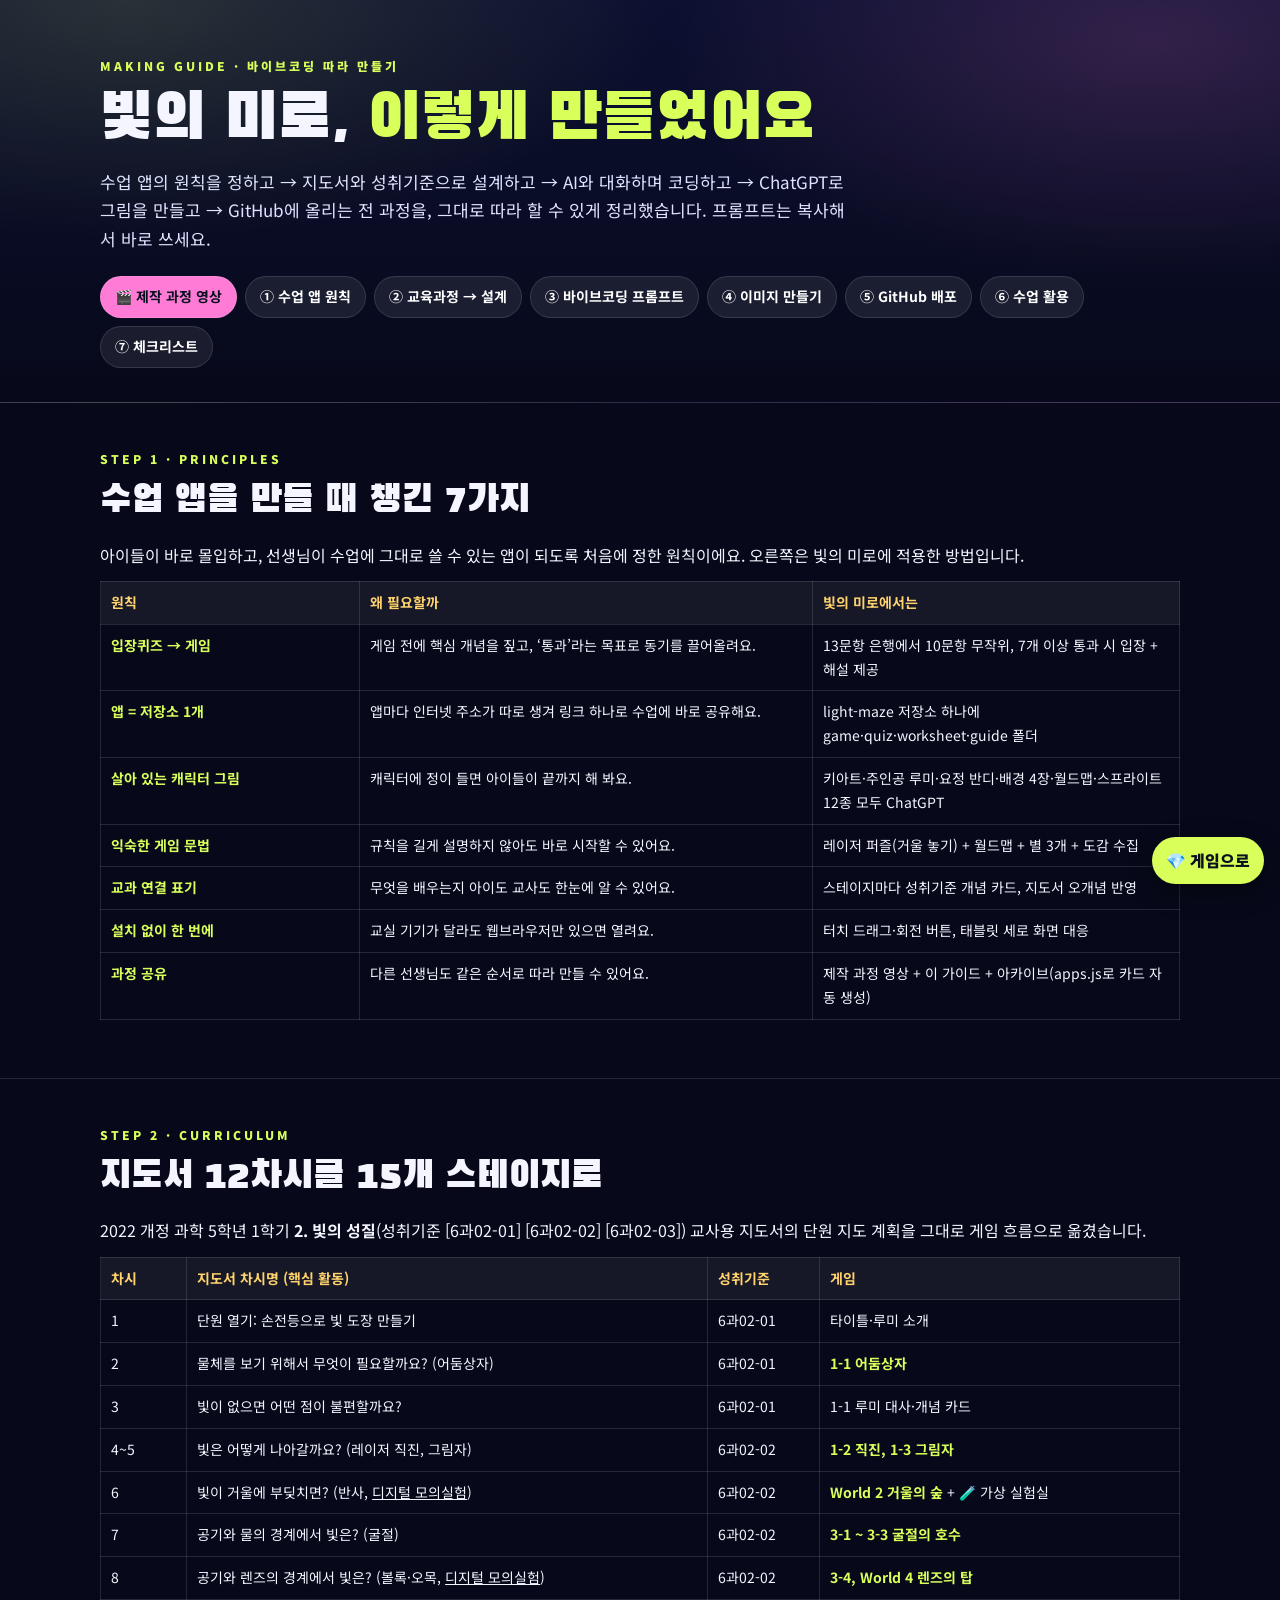
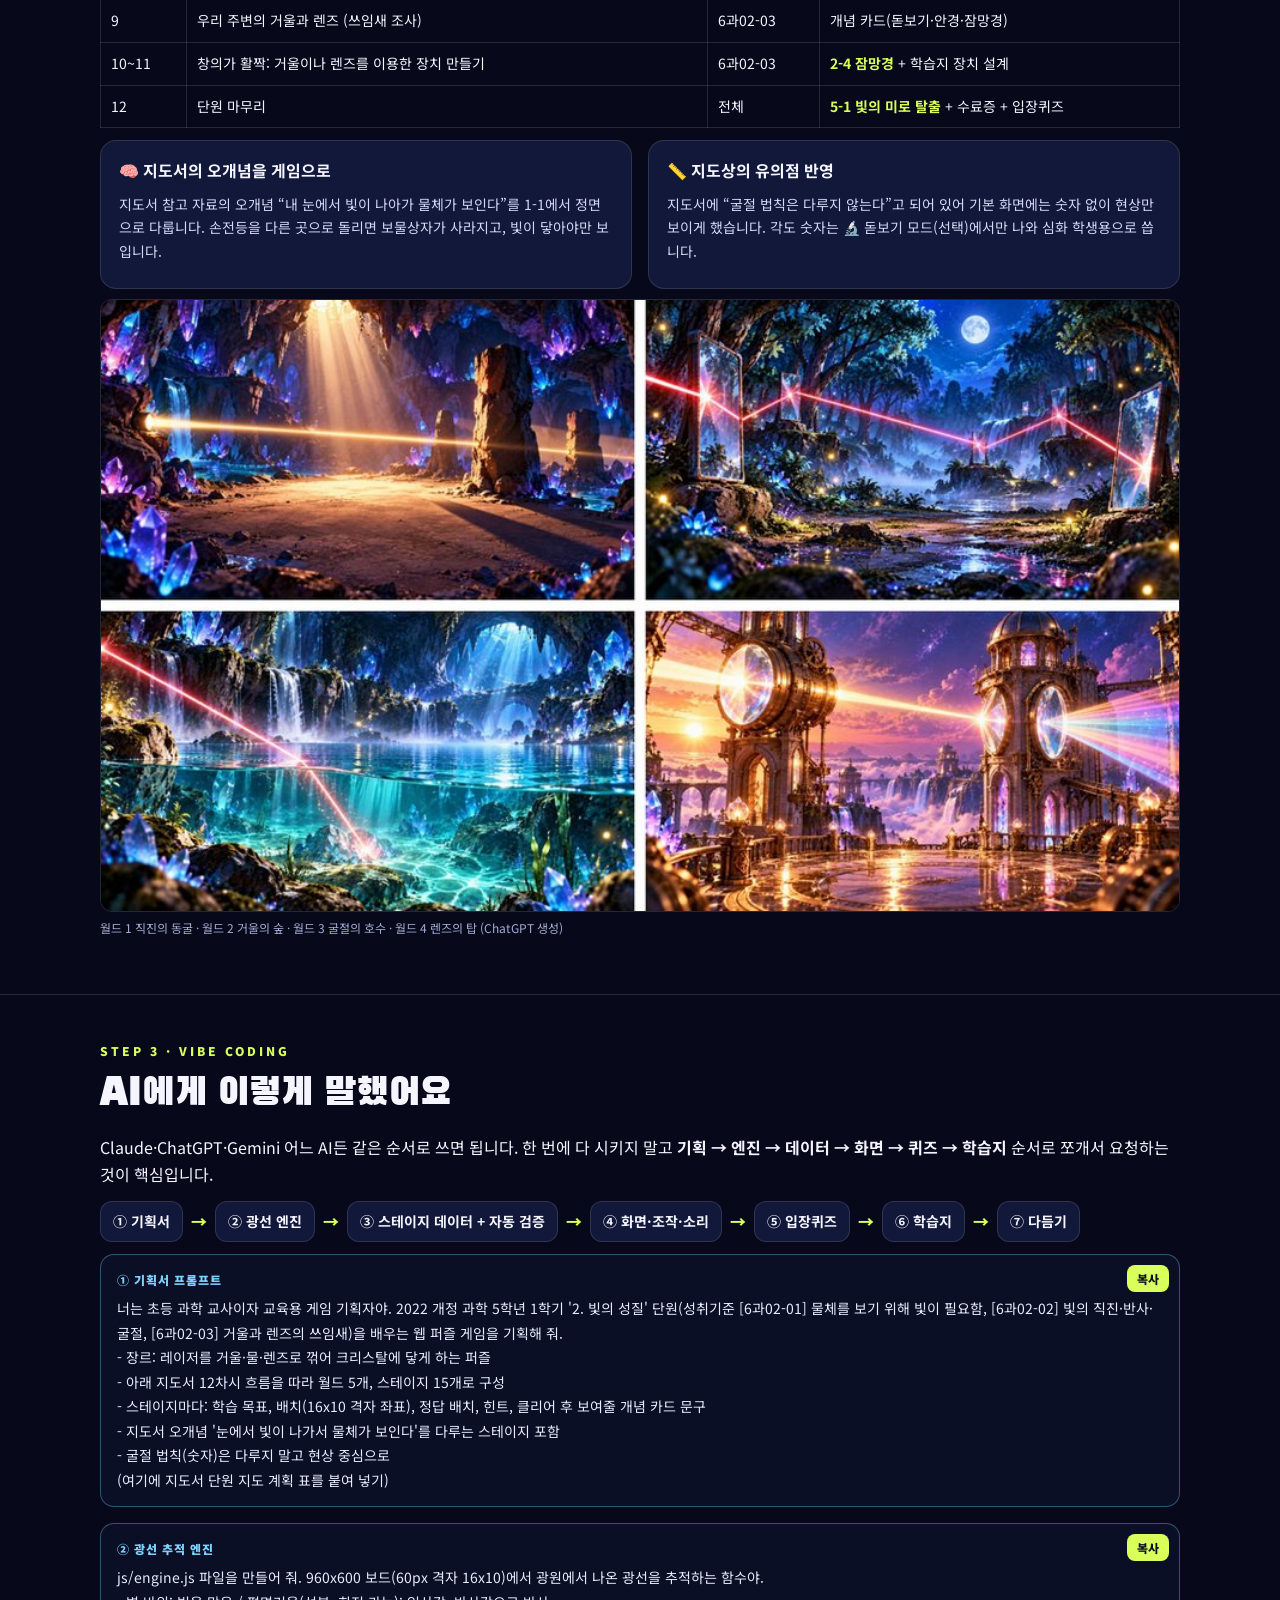
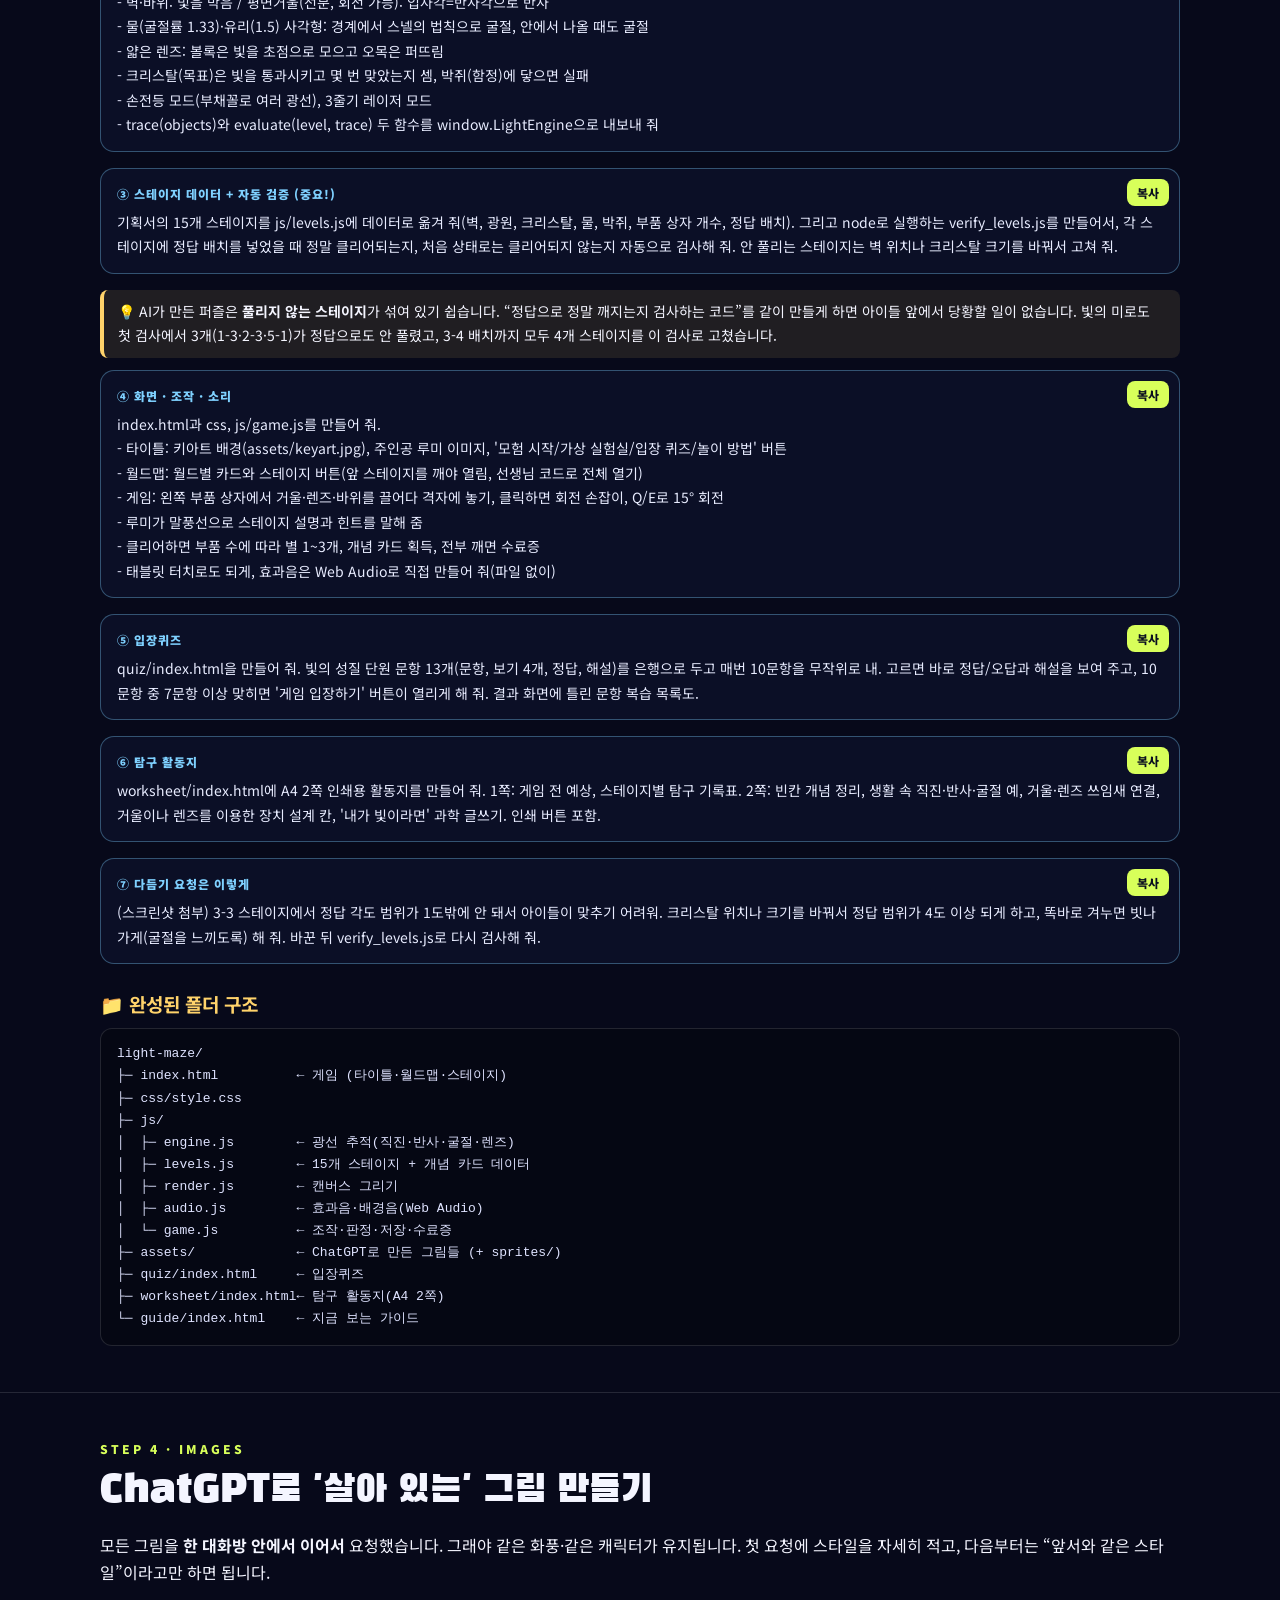
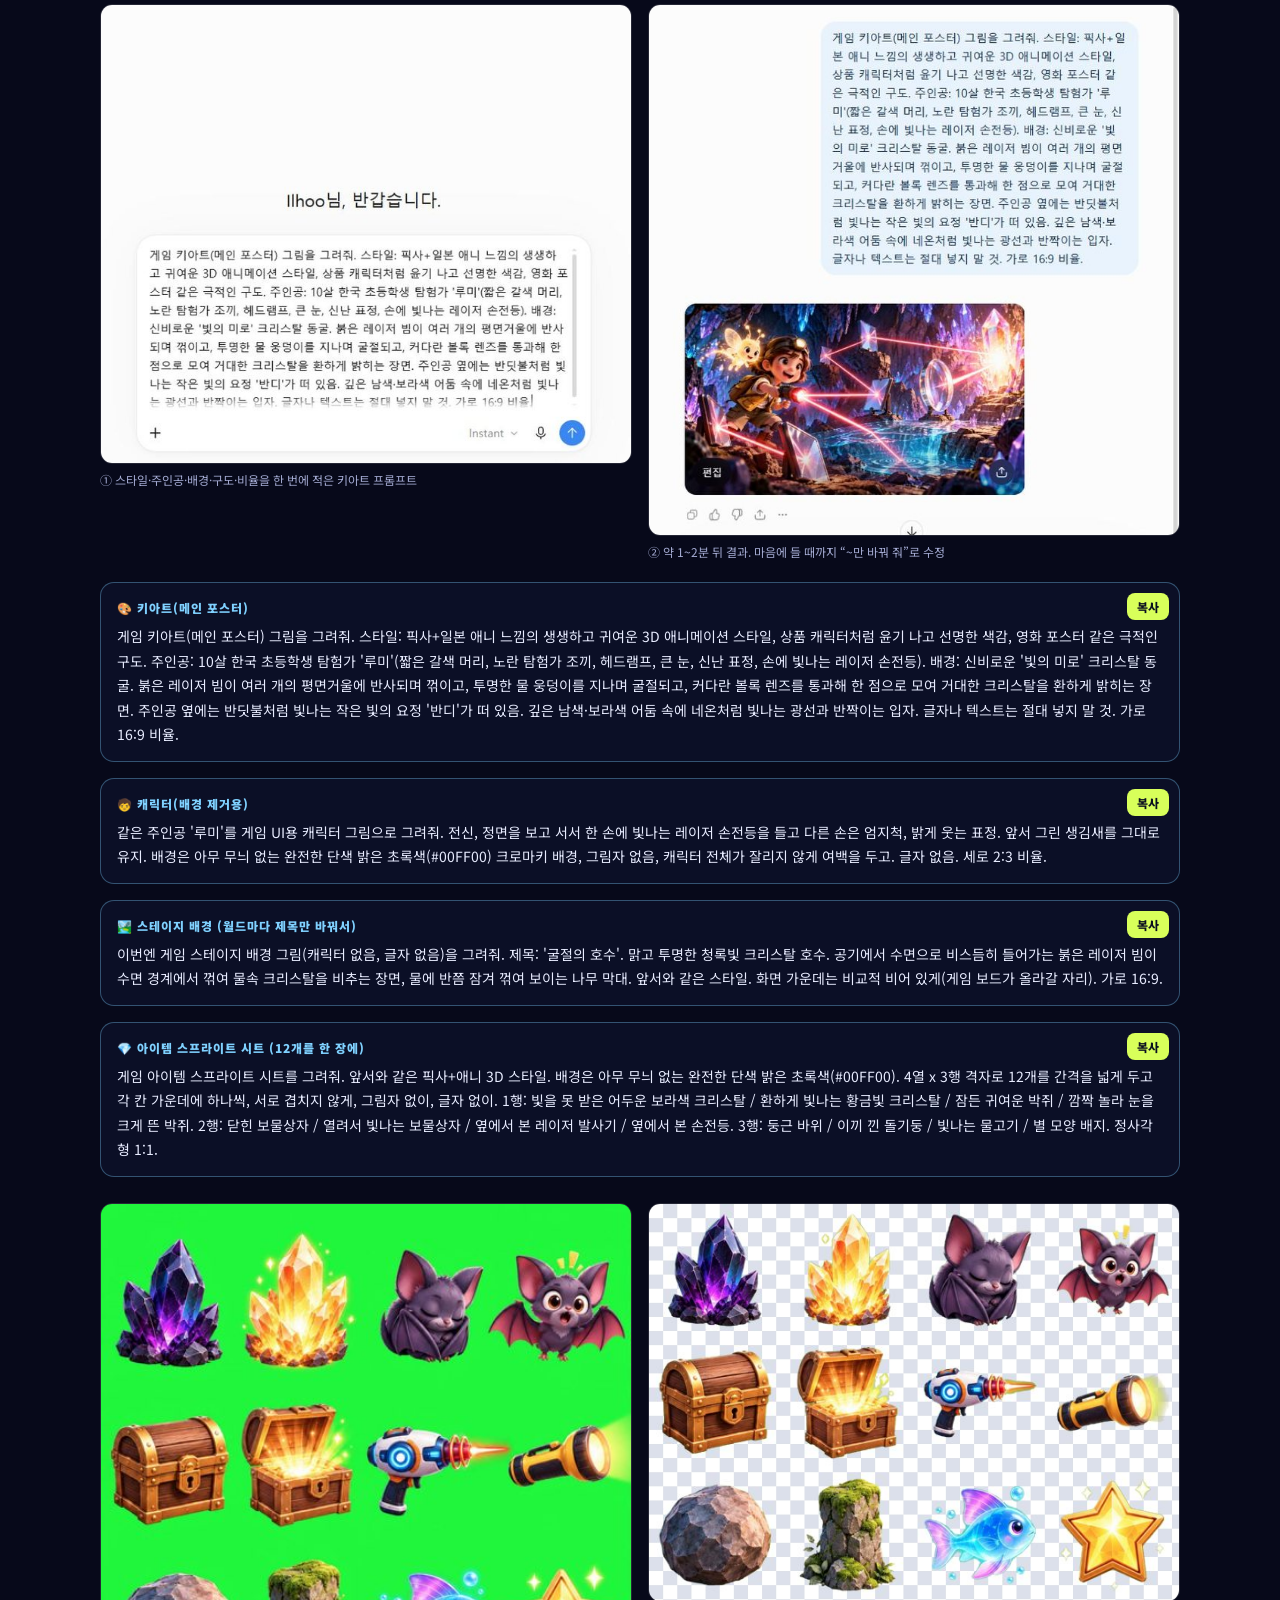
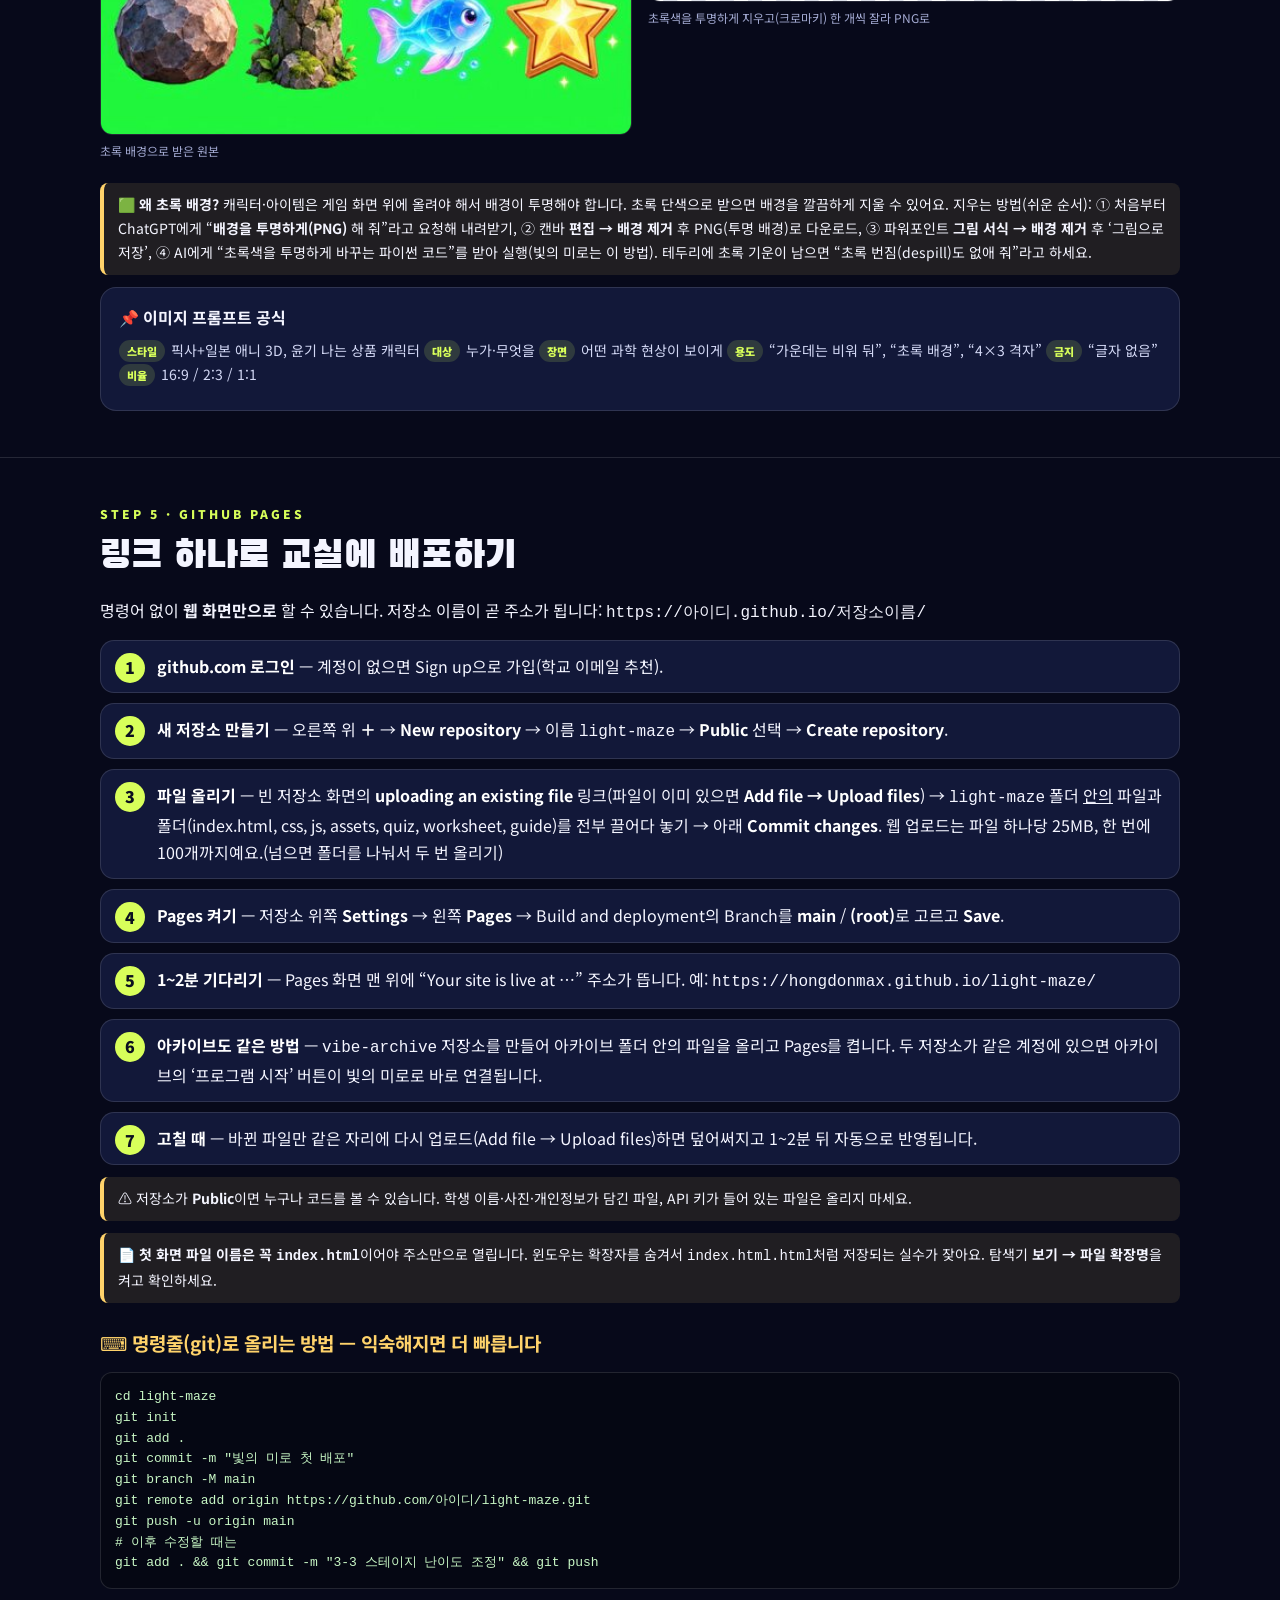
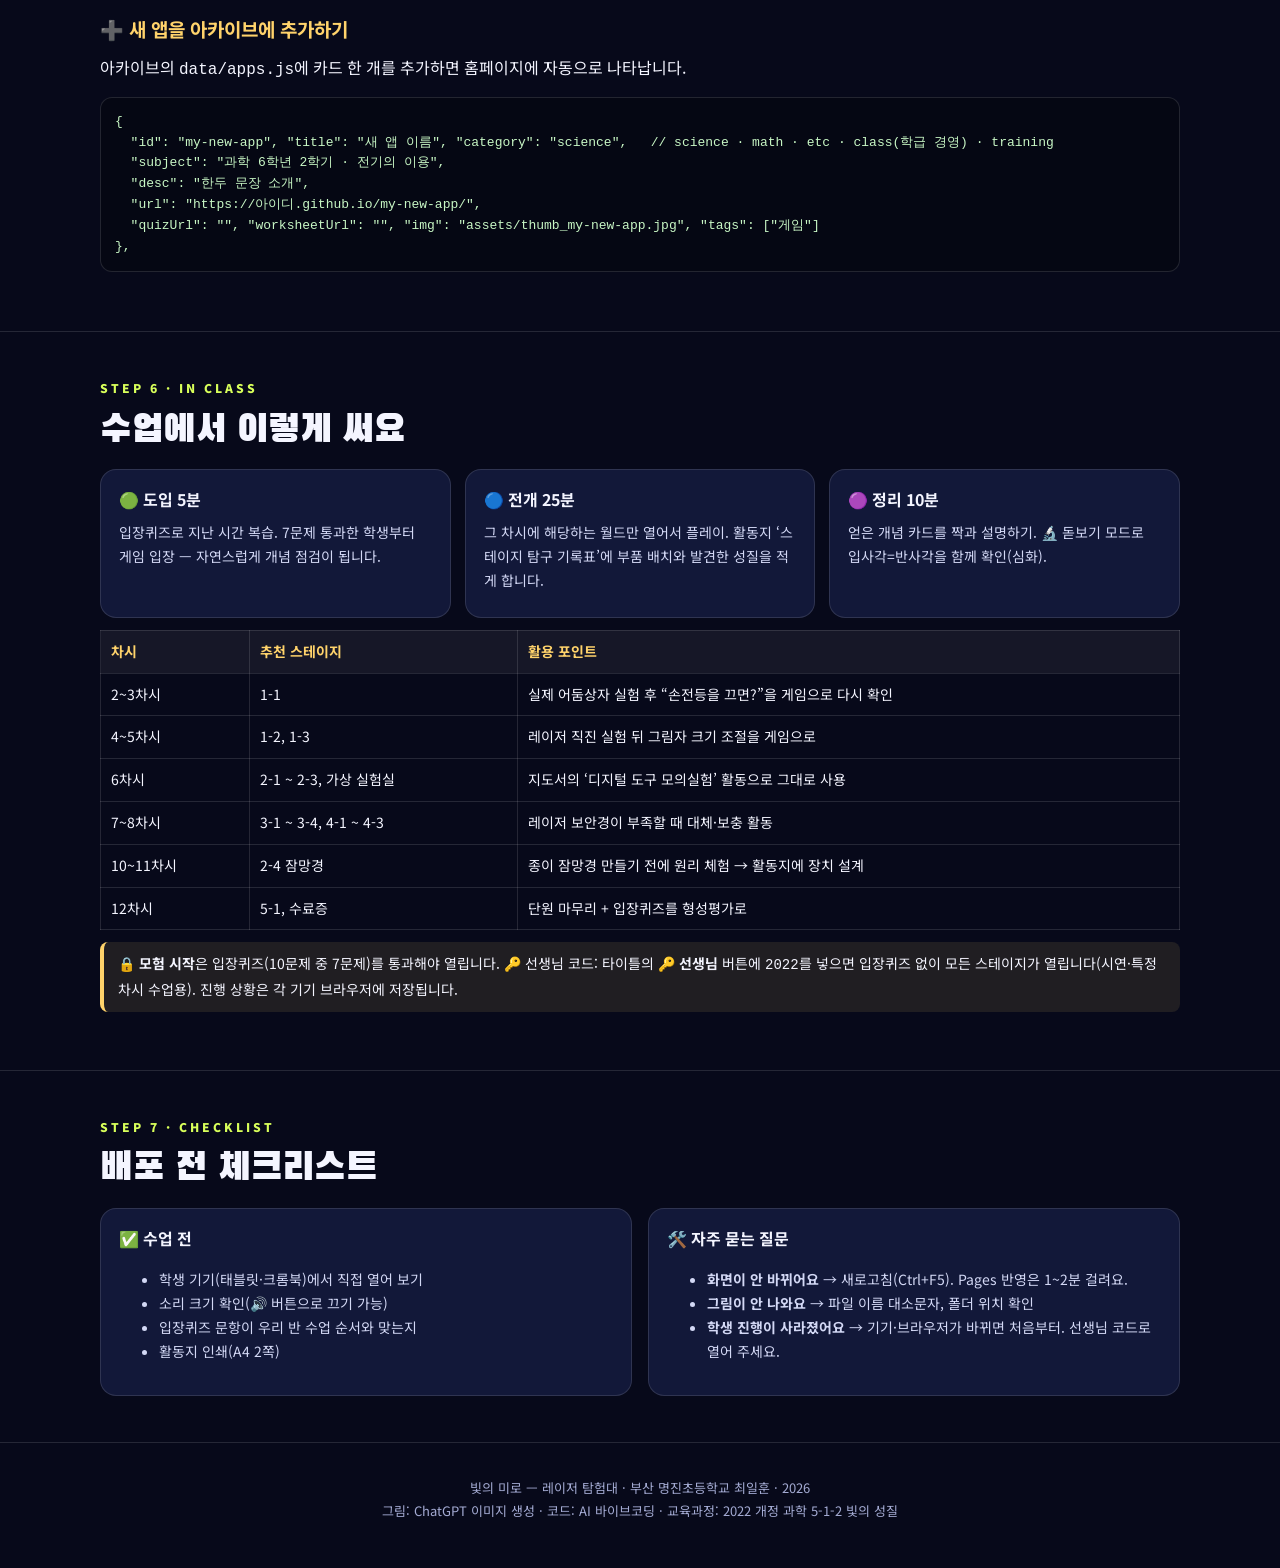
==== guide/index.html @ 81b6db87 "빛의 미로 — 레이저 탐험대 첫 배포 Co-Authored-By: Claude Opus 5.5 <noreply@anthropic.com> Claude-Session: https:/" ====
<!doctype html>
<html lang="ko">
<head>
<meta charset="utf-8">
<meta name="viewport" content="width=device-width, initial-scale=1">
<title>빛의 미로 제작 가이드 — 선생님도 만들 수 있어요</title>
<link href="https://fonts.googleapis.com/css2?family=Black+Han+Sans&family=Jua&family=Noto+Sans+KR:wght@400;500;700;900&display=swap" rel="stylesheet">
<style>
  :root { --bg:#07091a; --panel:#121839; --panel2:#0e1330; --ink:#f4f5ff; --muted:#a4abd3; --lime:#d8ff5a; --gold:#ffd36b; --pink:#ff7bd5; --cyan:#7fd1ff; --line:rgba(255,255,255,.12); }
  * { box-sizing:border-box; }
  html { scroll-behavior:smooth; }
  body { margin:0; background:var(--bg); color:var(--ink); font-family:'Noto Sans KR',system-ui,sans-serif; line-height:1.7; }
  a { color:var(--cyan); }
  .wrap { width:min(1080px, 92vw); margin:0 auto; }
  header.top { background: radial-gradient(900px 400px at 10% 0%, rgba(216,255,90,.14), transparent 60%), radial-gradient(800px 400px at 90% 10%, rgba(255,123,213,.16), transparent 60%), linear-gradient(180deg,#0c1031,var(--bg)); padding:56px 0 34px; border-bottom:1px solid var(--line); }
  .kicker { color:var(--lime); font-weight:900; letter-spacing:3px; font-size:12px; }
  h1 { font-family:'Black Han Sans','Jua',sans-serif; font-weight:400; font-size:clamp(36px,6vw,64px); line-height:1.08; margin:10px 0 12px; }
  h1 span { color:var(--lime); }
  .lead { font-size:17px; color:#dfe3ff; max-width:760px; margin:0; }
  nav.toc { display:flex; gap:8px; flex-wrap:wrap; margin-top:22px; }
  nav.toc a { text-decoration:none; color:#fff; background:rgba(255,255,255,.08); border:1px solid var(--line); padding:8px 14px; border-radius:999px; font-weight:700; font-size:14px; }
  nav.toc a:hover { background:var(--lime); color:#0b1020; }
  section { padding:46px 0; border-bottom:1px solid var(--line); }
  h2 { font-family:'Black Han Sans','Jua',sans-serif; font-weight:400; font-size:clamp(26px,3.6vw,38px); margin:0 0 6px; }
  h2 small { display:block; font-family:'Noto Sans KR'; font-size:12px; letter-spacing:3px; color:var(--lime); font-weight:900; }
  h3 { font-size:19px; margin:24px 0 8px; color:var(--gold); }
  p { margin:8px 0; }
  .grid2 { display:grid; grid-template-columns:1fr 1fr; gap:16px; }
  .grid3 { display:grid; grid-template-columns:repeat(3,1fr); gap:14px; }
  @media (max-width:800px) { .grid2, .grid3 { grid-template-columns:1fr; } }
  .card { background:var(--panel); border:1px solid var(--line); border-radius:16px; padding:16px 18px; }
  .card h4 { margin:0 0 6px; font-size:16px; }
  .card p, .card li { font-size:14px; color:#d3d8f5; }
  .tag { display:inline-block; font-size:11px; font-weight:900; padding:2px 8px; border-radius:999px; background:rgba(216,255,90,.15); color:var(--lime); margin-right:6px; }
  table { width:100%; border-collapse:collapse; font-size:14px; margin:12px 0; }
  th, td { border:1px solid var(--line); padding:9px 10px; text-align:left; vertical-align:top; }
  th { background:rgba(255,255,255,.06); color:var(--gold); }
  td b { color:var(--lime); font-weight:700; }
  .prompt { position:relative; background:#0b0f26; border:1px solid rgba(127,209,255,.35); border-radius:14px; padding:14px 16px 14px; margin:10px 0 16px; white-space:pre-wrap; font-size:14px; line-height:1.75; color:#e8ecff; font-family:'Noto Sans KR',sans-serif; }
  .prompt .label { display:block; font-size:12px; color:var(--cyan); font-weight:900; margin-bottom:6px; letter-spacing:1px; }
  .copy { position:absolute; top:10px; right:10px; background:var(--lime); color:#0b1020; border:none; border-radius:8px; padding:5px 10px; font-weight:800; font-size:12px; cursor:pointer; font-family:inherit; }
  code, pre.code { font-family:ui-monospace,SFMono-Regular,Menlo,Consolas,monospace; }
  pre.code { background:#050713; border:1px solid var(--line); border-radius:12px; padding:14px; overflow:auto; font-size:13px; line-height:1.6; color:#c8f7c5; }
  figure { margin:10px 0; } figure img { width:100%; border-radius:12px; border:1px solid var(--line); display:block; } figcaption { font-size:12px; color:var(--muted); margin-top:6px; }
  .steps { counter-reset:s; list-style:none; padding:0; margin:12px 0; }
  .steps li { counter-increment:s; position:relative; padding:12px 14px 12px 56px; background:var(--panel); border:1px solid var(--line); border-radius:14px; margin-bottom:10px; }
  .steps li::before { content:counter(s); position:absolute; left:14px; top:12px; width:30px; height:30px; border-radius:50%; background:var(--lime); color:#0b1020; font-weight:900; display:grid; place-items:center; }
  .steps li b { color:#fff; }
  .note { background:rgba(255,211,107,.1); border-left:4px solid var(--gold); padding:10px 14px; border-radius:8px; font-size:14px; margin:12px 0; }
  .tree { background:#050713; border:1px solid var(--line); border-radius:12px; padding:14px 16px; font-family:ui-monospace,Menlo,Consolas,monospace; font-size:13px; line-height:1.7; white-space:pre; overflow:auto; color:#dfe3ff; }
  .flow { display:flex; gap:8px; flex-wrap:wrap; align-items:center; margin:12px 0; }
  .flow span { background:var(--panel); border:1px solid var(--line); border-radius:12px; padding:8px 12px; font-weight:700; font-size:14px; }
  .flow i { color:var(--lime); font-style:normal; font-weight:900; }
  footer { padding:34px 0 60px; color:var(--muted); font-size:13px; text-align:center; }
  .back { position:fixed; right:16px; bottom:16px; background:var(--lime); color:#0b1020; text-decoration:none; font-weight:900; padding:10px 14px; border-radius:999px; box-shadow:0 8px 24px rgba(0,0,0,.4); }
</style>
</head>
<body>
<header class="top"><div class="wrap">
  <div class="kicker">MAKING GUIDE · 바이브코딩 따라 만들기</div>
  <h1>빛의 미로, <span>이렇게 만들었어요</span></h1>
  <p class="lead">수업 앱의 원칙을 정하고 → 지도서와 성취기준으로 설계하고 → AI와 대화하며 코딩하고 → ChatGPT로 그림을 만들고 → GitHub에 올리는 전 과정을, 그대로 따라 할 수 있게 정리했습니다. 프롬프트는 복사해서 바로 쓰세요.</p>
  <nav class="toc"><a href="../../vibe-archive/index.html#behind" style="background:var(--pink);color:#0b1020">🎬 제작 과정 영상</a><a href="#s1">① 수업 앱 원칙</a><a href="#s2">② 교육과정 → 설계</a><a href="#s3">③ 바이브코딩 프롬프트</a><a href="#s4">④ 이미지 만들기</a><a href="#s5">⑤ GitHub 배포</a><a href="#s6">⑥ 수업 활용</a><a href="#s7">⑦ 체크리스트</a></nav>
</div></header>

<section id="s1"><div class="wrap">
  <h2><small>STEP 1 · PRINCIPLES</small>수업 앱을 만들 때 챙긴 7가지</h2>
  <p>아이들이 바로 몰입하고, 선생님이 수업에 그대로 쓸 수 있는 앱이 되도록 처음에 정한 원칙이에요. 오른쪽은 빛의 미로에 적용한 방법입니다.</p>
  <table>
    <tr><th style="width:24%">원칙</th><th>왜 필요할까</th><th style="width:34%">빛의 미로에서는</th></tr>
    <tr><td><b>입장퀴즈 → 게임</b></td><td>게임 전에 핵심 개념을 짚고, ‘통과’라는 목표로 동기를 끌어올려요.</td><td>13문항 은행에서 10문항 무작위, 7개 이상 통과 시 입장 + 해설 제공</td></tr>
    <tr><td><b>앱 = 저장소 1개</b></td><td>앱마다 인터넷 주소가 따로 생겨 링크 하나로 수업에 바로 공유해요.</td><td>light-maze 저장소 하나에 game·quiz·worksheet·guide 폴더</td></tr>
    <tr><td><b>살아 있는 캐릭터 그림</b></td><td>캐릭터에 정이 들면 아이들이 끝까지 해 봐요.</td><td>키아트·주인공 루미·요정 반디·배경 4장·월드맵·스프라이트 12종 모두 ChatGPT</td></tr>
    <tr><td><b>익숙한 게임 문법</b></td><td>규칙을 길게 설명하지 않아도 바로 시작할 수 있어요.</td><td>레이저 퍼즐(거울 놓기) + 월드맵 + 별 3개 + 도감 수집</td></tr>
    <tr><td><b>교과 연결 표기</b></td><td>무엇을 배우는지 아이도 교사도 한눈에 알 수 있어요.</td><td>스테이지마다 성취기준 개념 카드, 지도서 오개념 반영</td></tr>
    <tr><td><b>설치 없이 한 번에</b></td><td>교실 기기가 달라도 웹브라우저만 있으면 열려요.</td><td>터치 드래그·회전 버튼, 태블릿 세로 화면 대응</td></tr>
    <tr><td><b>과정 공유</b></td><td>다른 선생님도 같은 순서로 따라 만들 수 있어요.</td><td>제작 과정 영상 + 이 가이드 + 아카이브(apps.js로 카드 자동 생성)</td></tr>
  </table>
</div></section>

<section id="s2"><div class="wrap">
  <h2><small>STEP 2 · CURRICULUM</small>지도서 12차시를 15개 스테이지로</h2>
  <p>2022 개정 과학 5학년 1학기 <b>2. 빛의 성질</b>(성취기준 [6과02-01] [6과02-02] [6과02-03]) 교사용 지도서의 단원 지도 계획을 그대로 게임 흐름으로 옮겼습니다.</p>
  <table>
    <tr><th>차시</th><th>지도서 차시명 (핵심 활동)</th><th>성취기준</th><th>게임</th></tr>
    <tr><td>1</td><td>단원 열기: 손전등으로 빛 도장 만들기</td><td>6과02-01</td><td>타이틀·루미 소개</td></tr>
    <tr><td>2</td><td>물체를 보기 위해서 무엇이 필요할까요? (어둠상자)</td><td>6과02-01</td><td><b>1-1 어둠상자</b></td></tr>
    <tr><td>3</td><td>빛이 없으면 어떤 점이 불편할까요?</td><td>6과02-01</td><td>1-1 루미 대사·개념 카드</td></tr>
    <tr><td>4~5</td><td>빛은 어떻게 나아갈까요? (레이저 직진, 그림자)</td><td>6과02-02</td><td><b>1-2 직진, 1-3 그림자</b></td></tr>
    <tr><td>6</td><td>빛이 거울에 부딪치면? (반사, <u>디지털 모의실험</u>)</td><td>6과02-02</td><td><b>World 2 거울의 숲</b> + 🧪 가상 실험실</td></tr>
    <tr><td>7</td><td>공기와 물의 경계에서 빛은? (굴절)</td><td>6과02-02</td><td><b>3-1 ~ 3-3 굴절의 호수</b></td></tr>
    <tr><td>8</td><td>공기와 렌즈의 경계에서 빛은? (볼록·오목, <u>디지털 모의실험</u>)</td><td>6과02-02</td><td><b>3-4, World 4 렌즈의 탑</b></td></tr>
    <tr><td>9</td><td>우리 주변의 거울과 렌즈 (쓰임새 조사)</td><td>6과02-03</td><td>개념 카드(돋보기·안경·잠망경)</td></tr>
    <tr><td>10~11</td><td>창의가 활짝: 거울이나 렌즈를 이용한 장치 만들기</td><td>6과02-03</td><td><b>2-4 잠망경</b> + 학습지 장치 설계</td></tr>
    <tr><td>12</td><td>단원 마무리</td><td>전체</td><td><b>5-1 빛의 미로 탈출</b> + 수료증 + 입장퀴즈</td></tr>
  </table>
  <div class="grid2">
    <div class="card"><h4>🧠 지도서의 오개념을 게임으로</h4><p>지도서 참고 자료의 오개념 “내 눈에서 빛이 나아가 물체가 보인다”를 1-1에서 정면으로 다룹니다. 손전등을 다른 곳으로 돌리면 보물상자가 사라지고, 빛이 닿아야만 보입니다.</p></div>
    <div class="card"><h4>📏 지도상의 유의점 반영</h4><p>지도서에 “굴절 법칙은 다루지 않는다”고 되어 있어 기본 화면에는 숫자 없이 현상만 보이게 했습니다. 각도 숫자는 🔬 돋보기 모드(선택)에서만 나와 심화 학생용으로 씁니다.</p></div>
  </div>
  <figure><img src="img/worlds.jpg" alt="월드 배경 4장"><figcaption>월드 1 직진의 동굴 · 월드 2 거울의 숲 · 월드 3 굴절의 호수 · 월드 4 렌즈의 탑 (ChatGPT 생성)</figcaption></figure>
</div></section>

<section id="s3"><div class="wrap">
  <h2><small>STEP 3 · VIBE CODING</small>AI에게 이렇게 말했어요</h2>
  <p>Claude·ChatGPT·Gemini 어느 AI든 같은 순서로 쓰면 됩니다. 한 번에 다 시키지 말고 <b>기획 → 엔진 → 데이터 → 화면 → 퀴즈 → 학습지</b> 순서로 쪼개서 요청하는 것이 핵심입니다.</p>
  <div class="flow"><span>① 기획서</span><i>→</i><span>② 광선 엔진</span><i>→</i><span>③ 스테이지 데이터 + 자동 검증</span><i>→</i><span>④ 화면·조작·소리</span><i>→</i><span>⑤ 입장퀴즈</span><i>→</i><span>⑥ 학습지</span><i>→</i><span>⑦ 다듬기</span></div>

  <div class="prompt"><span class="label">① 기획서 프롬프트</span><button class="copy">복사</button>너는 초등 과학 교사이자 교육용 게임 기획자야. 2022 개정 과학 5학년 1학기 '2. 빛의 성질' 단원(성취기준 [6과02-01] 물체를 보기 위해 빛이 필요함, [6과02-02] 빛의 직진·반사·굴절, [6과02-03] 거울과 렌즈의 쓰임새)을 배우는 웹 퍼즐 게임을 기획해 줘.
- 장르: 레이저를 거울·물·렌즈로 꺾어 크리스탈에 닿게 하는 퍼즐
- 아래 지도서 12차시 흐름을 따라 월드 5개, 스테이지 15개로 구성
- 스테이지마다: 학습 목표, 배치(16x10 격자 좌표), 정답 배치, 힌트, 클리어 후 보여줄 개념 카드 문구
- 지도서 오개념 '눈에서 빛이 나가서 물체가 보인다'를 다루는 스테이지 포함
- 굴절 법칙(숫자)은 다루지 말고 현상 중심으로
(여기에 지도서 단원 지도 계획 표를 붙여 넣기)</div>

  <div class="prompt"><span class="label">② 광선 추적 엔진</span><button class="copy">복사</button>js/engine.js 파일을 만들어 줘. 960x600 보드(60px 격자 16x10)에서 광원에서 나온 광선을 추적하는 함수야.
- 벽·바위: 빛을 막음 / 평면거울(선분, 회전 가능): 입사각=반사각으로 반사
- 물(굴절률 1.33)·유리(1.5) 사각형: 경계에서 스넬의 법칙으로 굴절, 안에서 나올 때도 굴절
- 얇은 렌즈: 볼록은 빛을 초점으로 모으고 오목은 퍼뜨림
- 크리스탈(목표)은 빛을 통과시키고 몇 번 맞았는지 셈, 박쥐(함정)에 닿으면 실패
- 손전등 모드(부채꼴로 여러 광선), 3줄기 레이저 모드
- trace(objects)와 evaluate(level, trace) 두 함수를 window.LightEngine으로 내보내 줘</div>

  <div class="prompt"><span class="label">③ 스테이지 데이터 + 자동 검증 (중요!)</span><button class="copy">복사</button>기획서의 15개 스테이지를 js/levels.js에 데이터로 옮겨 줘(벽, 광원, 크리스탈, 물, 박쥐, 부품 상자 개수, 정답 배치). 그리고 node로 실행하는 verify_levels.js를 만들어서, 각 스테이지에 정답 배치를 넣었을 때 정말 클리어되는지, 처음 상태로는 클리어되지 않는지 자동으로 검사해 줘. 안 풀리는 스테이지는 벽 위치나 크리스탈 크기를 바꿔서 고쳐 줘.</div>
  <div class="note">💡 AI가 만든 퍼즐은 <b>풀리지 않는 스테이지</b>가 섞여 있기 쉽습니다. “정답으로 정말 깨지는지 검사하는 코드”를 같이 만들게 하면 아이들 앞에서 당황할 일이 없습니다. 빛의 미로도 첫 검사에서 3개(1-3·2-3·5-1)가 정답으로도 안 풀렸고, 3-4 배치까지 모두 4개 스테이지를 이 검사로 고쳤습니다.</div>

  <div class="prompt"><span class="label">④ 화면 · 조작 · 소리</span><button class="copy">복사</button>index.html과 css, js/game.js를 만들어 줘.
- 타이틀: 키아트 배경(assets/keyart.jpg), 주인공 루미 이미지, '모험 시작/가상 실험실/입장 퀴즈/놀이 방법' 버튼
- 월드맵: 월드별 카드와 스테이지 버튼(앞 스테이지를 깨야 열림, 선생님 코드로 전체 열기)
- 게임: 왼쪽 부품 상자에서 거울·렌즈·바위를 끌어다 격자에 놓기, 클릭하면 회전 손잡이, Q/E로 15° 회전
- 루미가 말풍선으로 스테이지 설명과 힌트를 말해 줌
- 클리어하면 부품 수에 따라 별 1~3개, 개념 카드 획득, 전부 깨면 수료증
- 태블릿 터치로도 되게, 효과음은 Web Audio로 직접 만들어 줘(파일 없이)</div>

  <div class="prompt"><span class="label">⑤ 입장퀴즈</span><button class="copy">복사</button>quiz/index.html을 만들어 줘. 빛의 성질 단원 문항 13개(문항, 보기 4개, 정답, 해설)를 은행으로 두고 매번 10문항을 무작위로 내. 고르면 바로 정답/오답과 해설을 보여 주고, 10문항 중 7문항 이상 맞히면 '게임 입장하기' 버튼이 열리게 해 줘. 결과 화면에 틀린 문항 복습 목록도.</div>

  <div class="prompt"><span class="label">⑥ 탐구 활동지</span><button class="copy">복사</button>worksheet/index.html에 A4 2쪽 인쇄용 활동지를 만들어 줘. 1쪽: 게임 전 예상, 스테이지별 탐구 기록표. 2쪽: 빈칸 개념 정리, 생활 속 직진·반사·굴절 예, 거울·렌즈 쓰임새 연결, 거울이나 렌즈를 이용한 장치 설계 칸, '내가 빛이라면' 과학 글쓰기. 인쇄 버튼 포함.</div>

  <div class="prompt"><span class="label">⑦ 다듬기 요청은 이렇게</span><button class="copy">복사</button>(스크린샷 첨부) 3-3 스테이지에서 정답 각도 범위가 1도밖에 안 돼서 아이들이 맞추기 어려워. 크리스탈 위치나 크기를 바꿔서 정답 범위가 4도 이상 되게 하고, 똑바로 겨누면 빗나가게(굴절을 느끼도록) 해 줘. 바꾼 뒤 verify_levels.js로 다시 검사해 줘.</div>

  <h3>📁 완성된 폴더 구조</h3>
  <div class="tree">light-maze/
├─ index.html          ← 게임 (타이틀·월드맵·스테이지)
├─ css/style.css
├─ js/
│  ├─ engine.js        ← 광선 추적(직진·반사·굴절·렌즈)
│  ├─ levels.js        ← 15개 스테이지 + 개념 카드 데이터
│  ├─ render.js        ← 캔버스 그리기
│  ├─ audio.js         ← 효과음·배경음(Web Audio)
│  └─ game.js          ← 조작·판정·저장·수료증
├─ assets/             ← ChatGPT로 만든 그림들 (+ sprites/)
├─ quiz/index.html     ← 입장퀴즈
├─ worksheet/index.html← 탐구 활동지(A4 2쪽)
└─ guide/index.html    ← 지금 보는 가이드</div>
</div></section>

<section id="s4"><div class="wrap">
  <h2><small>STEP 4 · IMAGES</small>ChatGPT로 '살아 있는' 그림 만들기</h2>
  <p>모든 그림을 <b>한 대화방 안에서 이어서</b> 요청했습니다. 그래야 같은 화풍·같은 캐릭터가 유지됩니다. 첫 요청에 스타일을 자세히 적고, 다음부터는 “앞서와 같은 스타일”이라고만 하면 됩니다.</p>
  <div class="grid2">
    <figure><img src="img/chatgpt_prompt.jpg" alt="ChatGPT 프롬프트 입력"><figcaption>① 스타일·주인공·배경·구도·비율을 한 번에 적은 키아트 프롬프트</figcaption></figure>
    <figure><img src="img/chatgpt_result.jpg" alt="ChatGPT 결과"><figcaption>② 약 1~2분 뒤 결과. 마음에 들 때까지 “~만 바꿔 줘”로 수정</figcaption></figure>
  </div>
  <div class="prompt"><span class="label">🎨 키아트(메인 포스터)</span><button class="copy">복사</button>게임 키아트(메인 포스터) 그림을 그려줘. 스타일: 픽사+일본 애니 느낌의 생생하고 귀여운 3D 애니메이션 스타일, 상품 캐릭터처럼 윤기 나고 선명한 색감, 영화 포스터 같은 극적인 구도. 주인공: 10살 한국 초등학생 탐험가 '루미'(짧은 갈색 머리, 노란 탐험가 조끼, 헤드램프, 큰 눈, 신난 표정, 손에 빛나는 레이저 손전등). 배경: 신비로운 '빛의 미로' 크리스탈 동굴. 붉은 레이저 빔이 여러 개의 평면거울에 반사되며 꺾이고, 투명한 물 웅덩이를 지나며 굴절되고, 커다란 볼록 렌즈를 통과해 한 점으로 모여 거대한 크리스탈을 환하게 밝히는 장면. 주인공 옆에는 반딧불처럼 빛나는 작은 빛의 요정 '반디'가 떠 있음. 깊은 남색·보라색 어둠 속에 네온처럼 빛나는 광선과 반짝이는 입자. 글자나 텍스트는 절대 넣지 말 것. 가로 16:9 비율.</div>
  <div class="prompt"><span class="label">🧒 캐릭터(배경 제거용)</span><button class="copy">복사</button>같은 주인공 '루미'를 게임 UI용 캐릭터 그림으로 그려줘. 전신, 정면을 보고 서서 한 손에 빛나는 레이저 손전등을 들고 다른 손은 엄지척, 밝게 웃는 표정. 앞서 그린 생김새를 그대로 유지. 배경은 아무 무늬 없는 완전한 단색 밝은 초록색(#00FF00) 크로마키 배경, 그림자 없음, 캐릭터 전체가 잘리지 않게 여백을 두고. 글자 없음. 세로 2:3 비율.</div>
  <div class="prompt"><span class="label">🏞️ 스테이지 배경 (월드마다 제목만 바꿔서)</span><button class="copy">복사</button>이번엔 게임 스테이지 배경 그림(캐릭터 없음, 글자 없음)을 그려줘. 제목: '굴절의 호수'. 맑고 투명한 청록빛 크리스탈 호수. 공기에서 수면으로 비스듬히 들어가는 붉은 레이저 빔이 수면 경계에서 꺾여 물속 크리스탈을 비추는 장면, 물에 반쯤 잠겨 꺾여 보이는 나무 막대. 앞서와 같은 스타일. 화면 가운데는 비교적 비어 있게(게임 보드가 올라갈 자리). 가로 16:9.</div>
  <div class="prompt"><span class="label">💎 아이템 스프라이트 시트 (12개를 한 장에)</span><button class="copy">복사</button>게임 아이템 스프라이트 시트를 그려줘. 앞서와 같은 픽사+애니 3D 스타일. 배경은 아무 무늬 없는 완전한 단색 밝은 초록색(#00FF00). 4열 x 3행 격자로 12개를 간격을 넓게 두고 각 칸 가운데에 하나씩, 서로 겹치지 않게, 그림자 없이, 글자 없이. 1행: 빛을 못 받은 어두운 보라색 크리스탈 / 환하게 빛나는 황금빛 크리스탈 / 잠든 귀여운 박쥐 / 깜짝 놀라 눈을 크게 뜬 박쥐. 2행: 닫힌 보물상자 / 열려서 빛나는 보물상자 / 옆에서 본 레이저 발사기 / 옆에서 본 손전등. 3행: 둥근 바위 / 이끼 낀 돌기둥 / 빛나는 물고기 / 별 모양 배지. 정사각형 1:1.</div>
  <div class="grid2">
    <figure><img src="img/sprites_before.jpg" alt="초록 배경 스프라이트 원본"><figcaption>초록 배경으로 받은 원본</figcaption></figure>
    <figure><img src="img/sprites_after.jpg" alt="배경 제거 후"><figcaption>초록색을 투명하게 지우고(크로마키) 한 개씩 잘라 PNG로</figcaption></figure>
  </div>
  <div class="note">🟩 <b>왜 초록 배경?</b> 캐릭터·아이템은 게임 화면 위에 올려야 해서 배경이 투명해야 합니다. 초록 단색으로 받으면 배경을 깔끔하게 지울 수 있어요. 지우는 방법(쉬운 순서): ① 처음부터 ChatGPT에게 “<b>배경을 투명하게(PNG)</b> 해 줘”라고 요청해 내려받기, ② 캔바 <b>편집 → 배경 제거</b> 후 PNG(투명 배경)로 다운로드, ③ 파워포인트 <b>그림 서식 → 배경 제거</b> 후 ‘그림으로 저장’, ④ AI에게 “초록색을 투명하게 바꾸는 파이썬 코드”를 받아 실행(빛의 미로는 이 방법). 테두리에 초록 기운이 남으면 “초록 번짐(despill)도 없애 줘”라고 하세요.</div>
  <div class="card"><h4>📌 이미지 프롬프트 공식</h4><p><span class="tag">스타일</span>픽사+일본 애니 3D, 윤기 나는 상품 캐릭터 <span class="tag">대상</span>누가·무엇을 <span class="tag">장면</span>어떤 과학 현상이 보이게 <span class="tag">용도</span>“가운데는 비워 둬”, “초록 배경”, “4×3 격자” <span class="tag">금지</span>“글자 없음” <span class="tag">비율</span>16:9 / 2:3 / 1:1</p></div>
</div></section>

<section id="s5"><div class="wrap">
  <h2><small>STEP 5 · GITHUB PAGES</small>링크 하나로 교실에 배포하기</h2>
  <p>명령어 없이 <b>웹 화면만으로</b> 할 수 있습니다. 저장소 이름이 곧 주소가 됩니다: <code>https://아이디.github.io/저장소이름/</code></p>
  <ol class="steps">
    <li><b>github.com 로그인</b> — 계정이 없으면 Sign up으로 가입(학교 이메일 추천).</li>
    <li><b>새 저장소 만들기</b> — 오른쪽 위 <b>＋</b> → <b>New repository</b> → 이름 <code>light-maze</code> → <b>Public</b> 선택 → <b>Create repository</b>.</li>
    <li><b>파일 올리기</b> — 빈 저장소 화면의 <b>uploading an existing file</b> 링크(파일이 이미 있으면 <b>Add file → Upload files</b>) → <code>light-maze</code> 폴더 <u>안의</u> 파일과 폴더(index.html, css, js, assets, quiz, worksheet, guide)를 전부 끌어다 놓기 → 아래 <b>Commit changes</b>. 웹 업로드는 파일 하나당 25MB, 한 번에 100개까지예요.(넘으면 폴더를 나눠서 두 번 올리기)</li>
    <li><b>Pages 켜기</b> — 저장소 위쪽 <b>Settings</b> → 왼쪽 <b>Pages</b> → Build and deployment의 Branch를 <b>main</b> / <b>(root)</b>로 고르고 <b>Save</b>.</li>
    <li><b>1~2분 기다리기</b> — Pages 화면 맨 위에 “Your site is live at …” 주소가 뜹니다. 예: <code>https://hongdonmax.github.io/light-maze/</code></li>
    <li><b>아카이브도 같은 방법</b> — <code>vibe-archive</code> 저장소를 만들어 아카이브 폴더 안의 파일을 올리고 Pages를 켭니다. 두 저장소가 같은 계정에 있으면 아카이브의 ‘프로그램 시작’ 버튼이 빛의 미로로 바로 연결됩니다.</li>
    <li><b>고칠 때</b> — 바뀐 파일만 같은 자리에 다시 업로드(Add file → Upload files)하면 덮어써지고 1~2분 뒤 자동으로 반영됩니다.</li>
  </ol>
  <div class="note">⚠️ 저장소가 <b>Public</b>이면 누구나 코드를 볼 수 있습니다. 학생 이름·사진·개인정보가 담긴 파일, API 키가 들어 있는 파일은 올리지 마세요.</div>
  <div class="note">📄 <b>첫 화면 파일 이름은 꼭 <code>index.html</code></b>이어야 주소만으로 열립니다. 윈도우는 확장자를 숨겨서 <code>index.html.html</code>처럼 저장되는 실수가 잦아요. 탐색기 <b>보기 → 파일 확장명</b>을 켜고 확인하세요.</div>
  <h3>⌨️ 명령줄(git)로 올리는 방법 — 익숙해지면 더 빠릅니다</h3>
  <pre class="code">cd light-maze
git init
git add .
git commit -m "빛의 미로 첫 배포"
git branch -M main
git remote add origin https://github.com/아이디/light-maze.git
git push -u origin main
# 이후 수정할 때는
git add . && git commit -m "3-3 스테이지 난이도 조정" && git push</pre>
  <h3>➕ 새 앱을 아카이브에 추가하기</h3>
  <p>아카이브의 <code>data/apps.js</code>에 카드 한 개를 추가하면 홈페이지에 자동으로 나타납니다.</p>
  <pre class="code">{
  "id": "my-new-app", "title": "새 앱 이름", "category": "science",   // science · math · etc · class(학급 경영) · training
  "subject": "과학 6학년 2학기 · 전기의 이용",
  "desc": "한두 문장 소개",
  "url": "https://아이디.github.io/my-new-app/",
  "quizUrl": "", "worksheetUrl": "", "img": "assets/thumb_my-new-app.jpg", "tags": ["게임"]
},</pre>
</div></section>

<section id="s6"><div class="wrap">
  <h2><small>STEP 6 · IN CLASS</small>수업에서 이렇게 써요</h2>
  <div class="grid3">
    <div class="card"><h4>🟢 도입 5분</h4><p>입장퀴즈로 지난 시간 복습. 7문제 통과한 학생부터 게임 입장 — 자연스럽게 개념 점검이 됩니다.</p></div>
    <div class="card"><h4>🔵 전개 25분</h4><p>그 차시에 해당하는 월드만 열어서 플레이. 활동지 ‘스테이지 탐구 기록표’에 부품 배치와 발견한 성질을 적게 합니다.</p></div>
    <div class="card"><h4>🟣 정리 10분</h4><p>얻은 개념 카드를 짝과 설명하기. 🔬 돋보기 모드로 입사각=반사각을 함께 확인(심화).</p></div>
  </div>
  <table>
    <tr><th>차시</th><th>추천 스테이지</th><th>활용 포인트</th></tr>
    <tr><td>2~3차시</td><td>1-1</td><td>실제 어둠상자 실험 후 “손전등을 끄면?”을 게임으로 다시 확인</td></tr>
    <tr><td>4~5차시</td><td>1-2, 1-3</td><td>레이저 직진 실험 뒤 그림자 크기 조절을 게임으로</td></tr>
    <tr><td>6차시</td><td>2-1 ~ 2-3, 가상 실험실</td><td>지도서의 ‘디지털 도구 모의실험’ 활동으로 그대로 사용</td></tr>
    <tr><td>7~8차시</td><td>3-1 ~ 3-4, 4-1 ~ 4-3</td><td>레이저 보안경이 부족할 때 대체·보충 활동</td></tr>
    <tr><td>10~11차시</td><td>2-4 잠망경</td><td>종이 잠망경 만들기 전에 원리 체험 → 활동지에 장치 설계</td></tr>
    <tr><td>12차시</td><td>5-1, 수료증</td><td>단원 마무리 + 입장퀴즈를 형성평가로</td></tr>
  </table>
  <div class="note">🔒 <b>모험 시작</b>은 입장퀴즈(10문제 중 7문제)를 통과해야 열립니다. 🔑 선생님 코드: 타이틀의 <b>🔑 선생님</b> 버튼에 <code>2022</code>를 넣으면 입장퀴즈 없이 모든 스테이지가 열립니다(시연·특정 차시 수업용). 진행 상황은 각 기기 브라우저에 저장됩니다.</div>
</div></section>

<section id="s7"><div class="wrap">
  <h2><small>STEP 7 · CHECKLIST</small>배포 전 체크리스트</h2>
  <div class="grid2">
    <div class="card"><h4>✅ 수업 전</h4><ul><li>학생 기기(태블릿·크롬북)에서 직접 열어 보기</li><li>소리 크기 확인(🔊 버튼으로 끄기 가능)</li><li>입장퀴즈 문항이 우리 반 수업 순서와 맞는지</li><li>활동지 인쇄(A4 2쪽)</li></ul></div>
    <div class="card"><h4>🛠️ 자주 묻는 질문</h4><ul><li><b>화면이 안 바뀌어요</b> → 새로고침(Ctrl+F5). Pages 반영은 1~2분 걸려요.</li><li><b>그림이 안 나와요</b> → 파일 이름 대소문자, 폴더 위치 확인</li><li><b>학생 진행이 사라졌어요</b> → 기기·브라우저가 바뀌면 처음부터. 선생님 코드로 열어 주세요.</li></ul></div>
  </div>
</div></section>

<footer>빛의 미로 — 레이저 탐험대 · 부산 명진초등학교 최일훈 · 2026<br>그림: ChatGPT 이미지 생성 · 코드: AI 바이브코딩 · 교육과정: 2022 개정 과학 5-1-2 빛의 성질</footer>
<a class="back" href="../index.html">💎 게임으로</a>
<script>
document.querySelectorAll('.copy').forEach(btn => btn.addEventListener('click', async () => {
  const box = btn.parentElement; const label = box.querySelector('.label');
  const text = box.innerText.replace(btn.innerText, '').replace(label ? label.innerText : '', '').trim();
  try { await navigator.clipboard.writeText(text); btn.textContent = '복사됨!'; }
  catch (e) { const r = document.createRange(); r.selectNodeContents(box); const s = getSelection(); s.removeAllRanges(); s.addRange(r); btn.textContent = 'Ctrl+C'; }
  setTimeout(() => btn.textContent = '복사', 1600);
}));
</script>
</body>
</html>
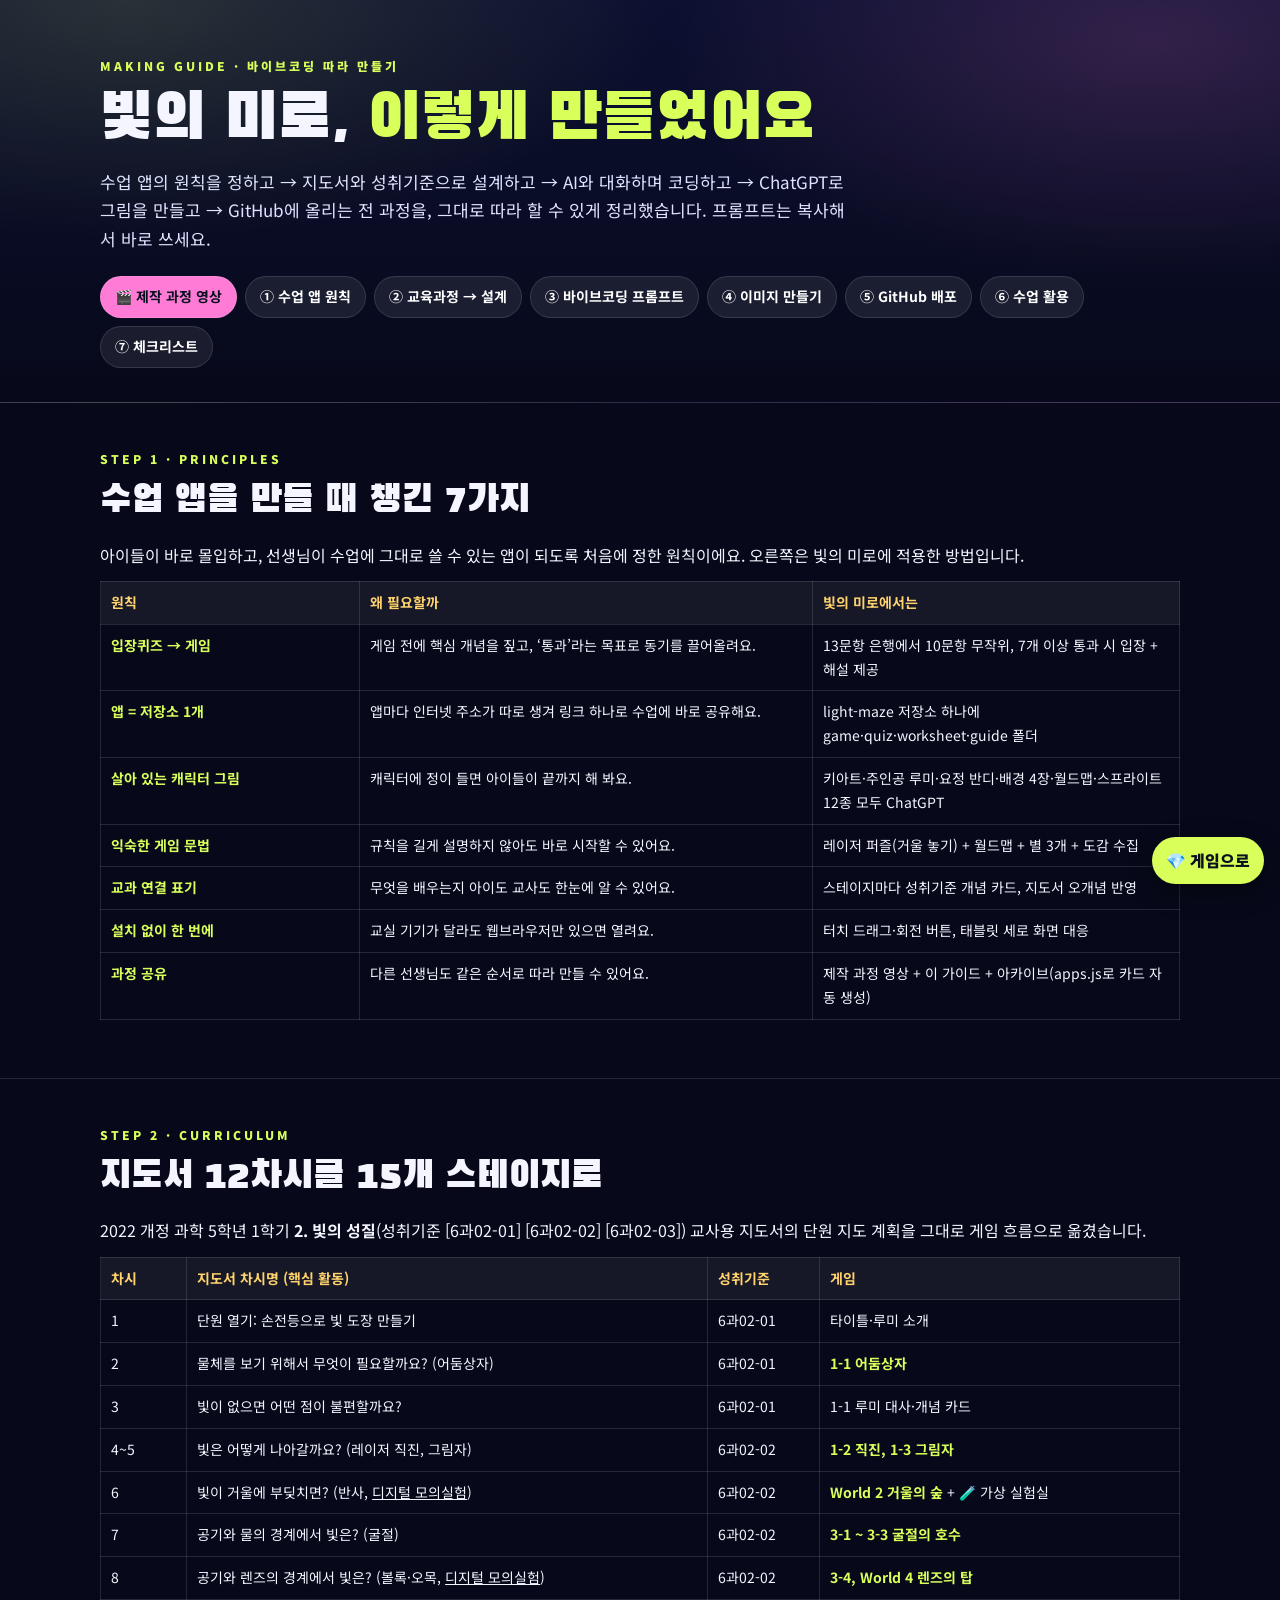
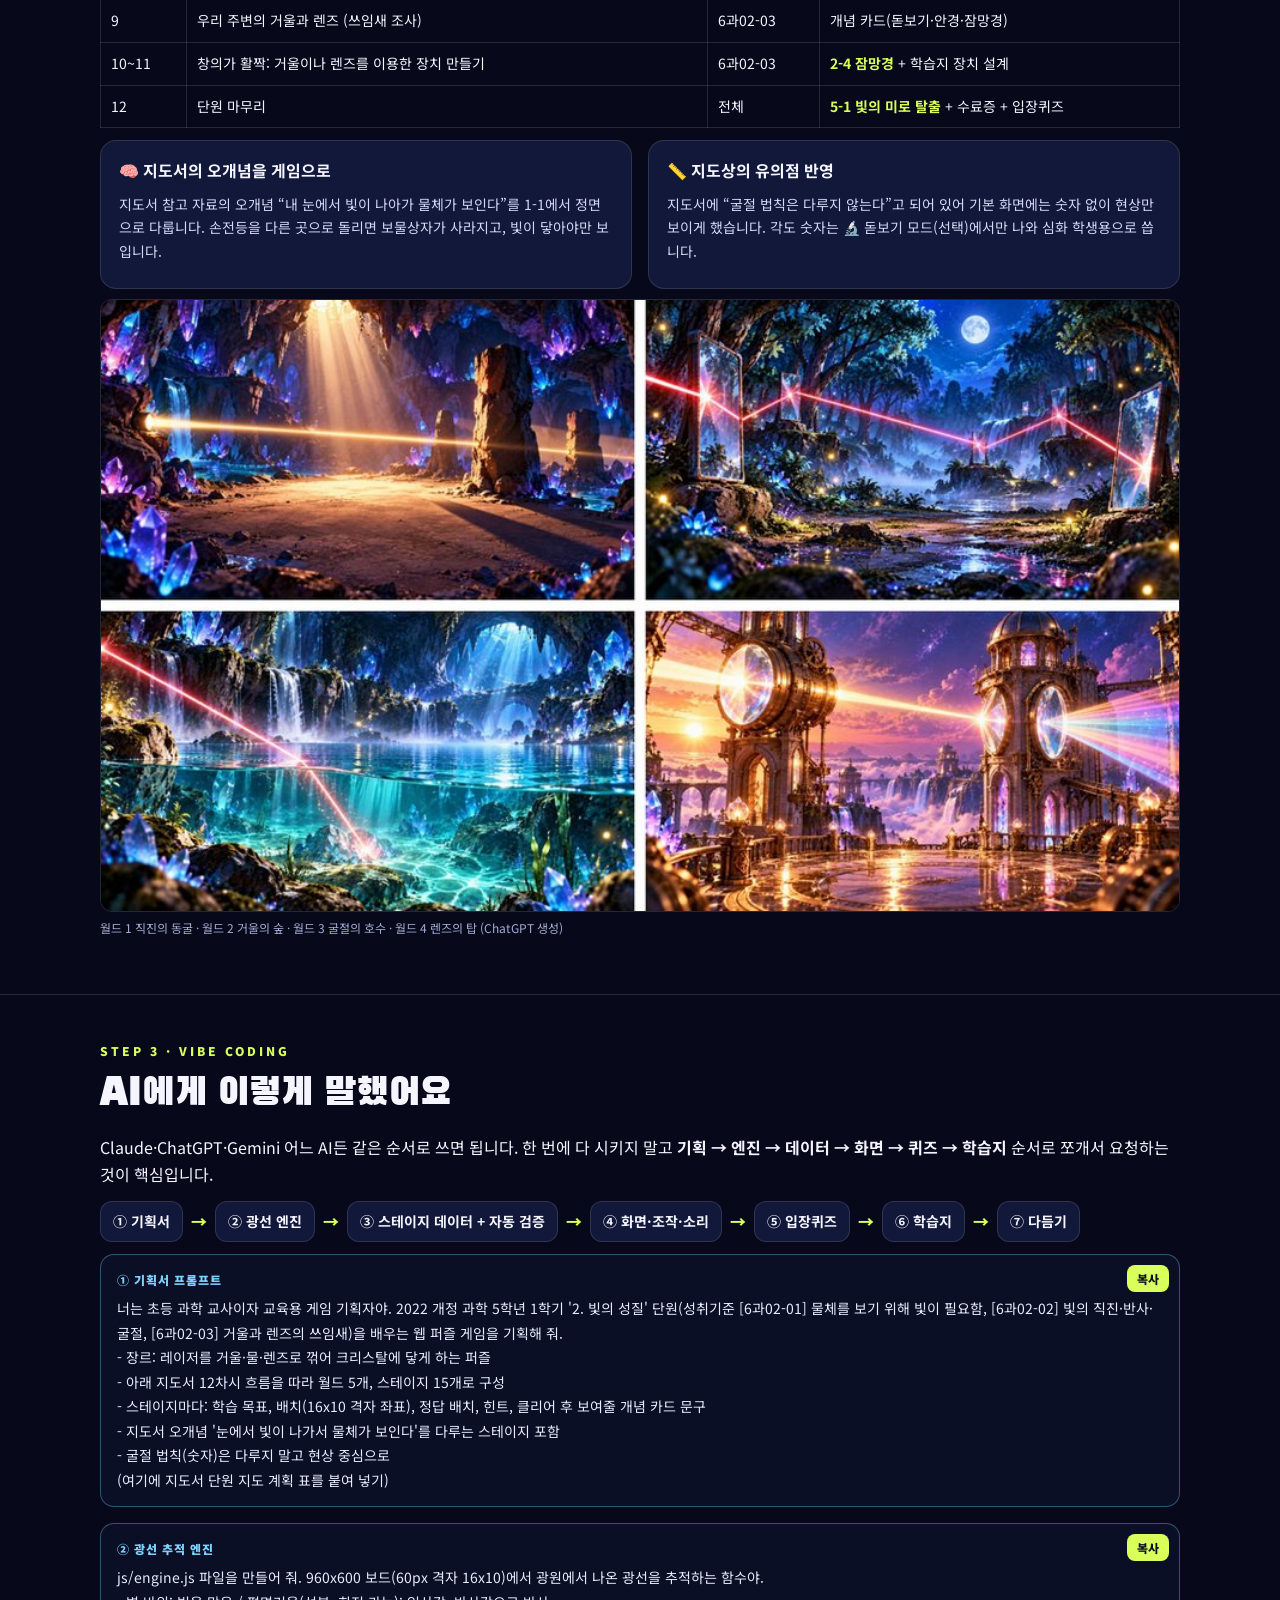
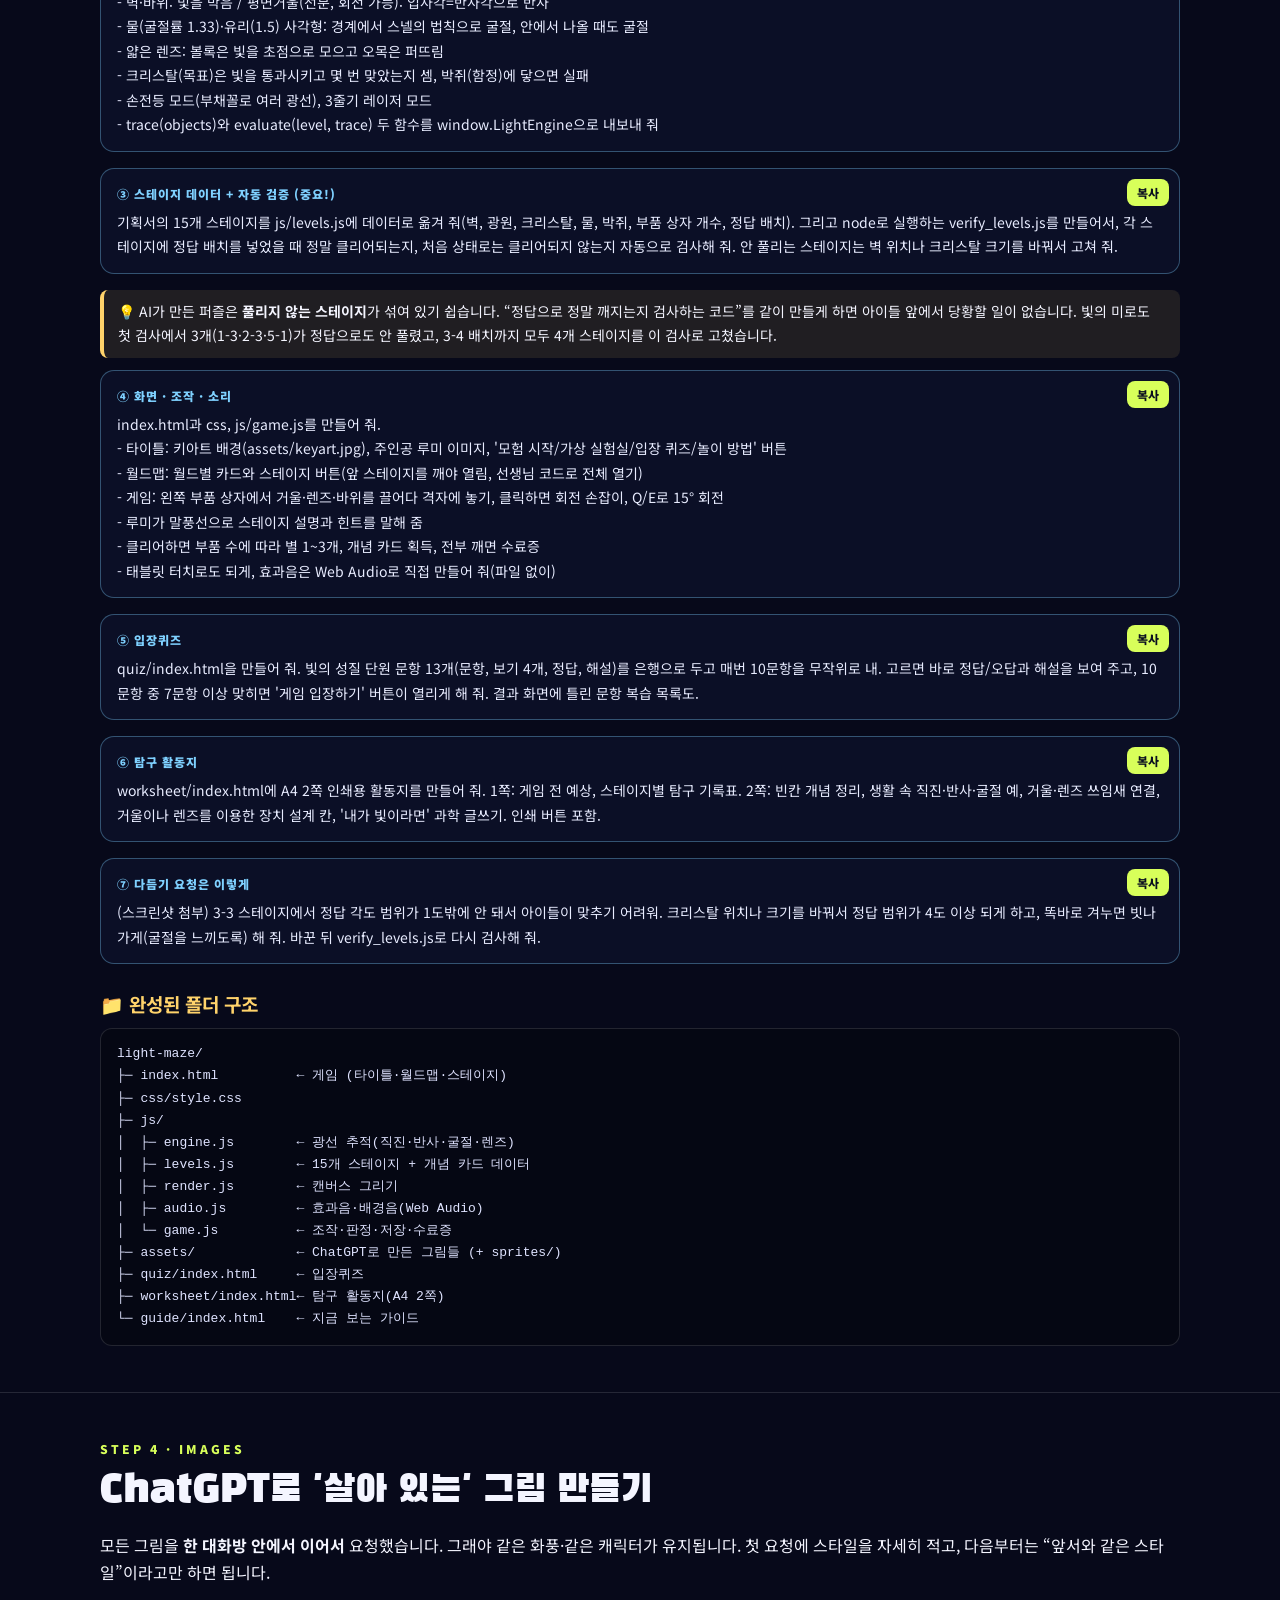
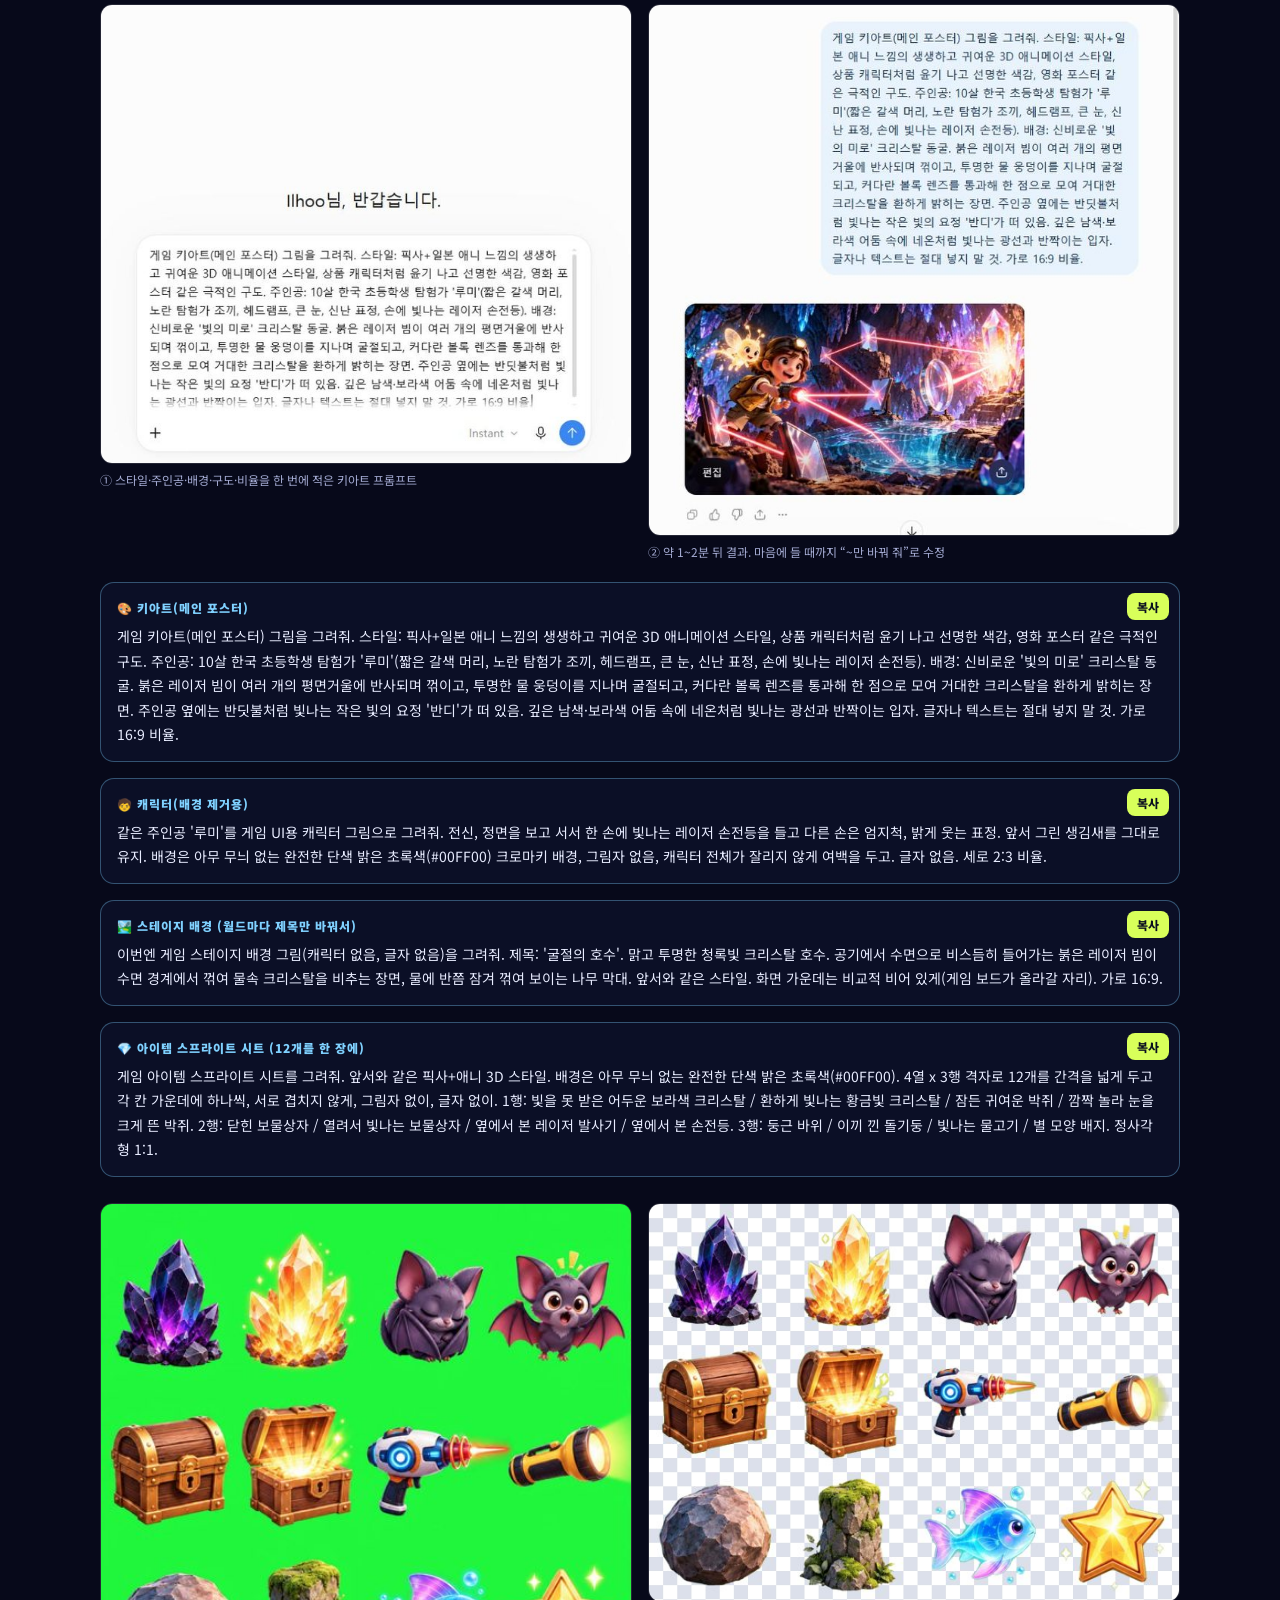
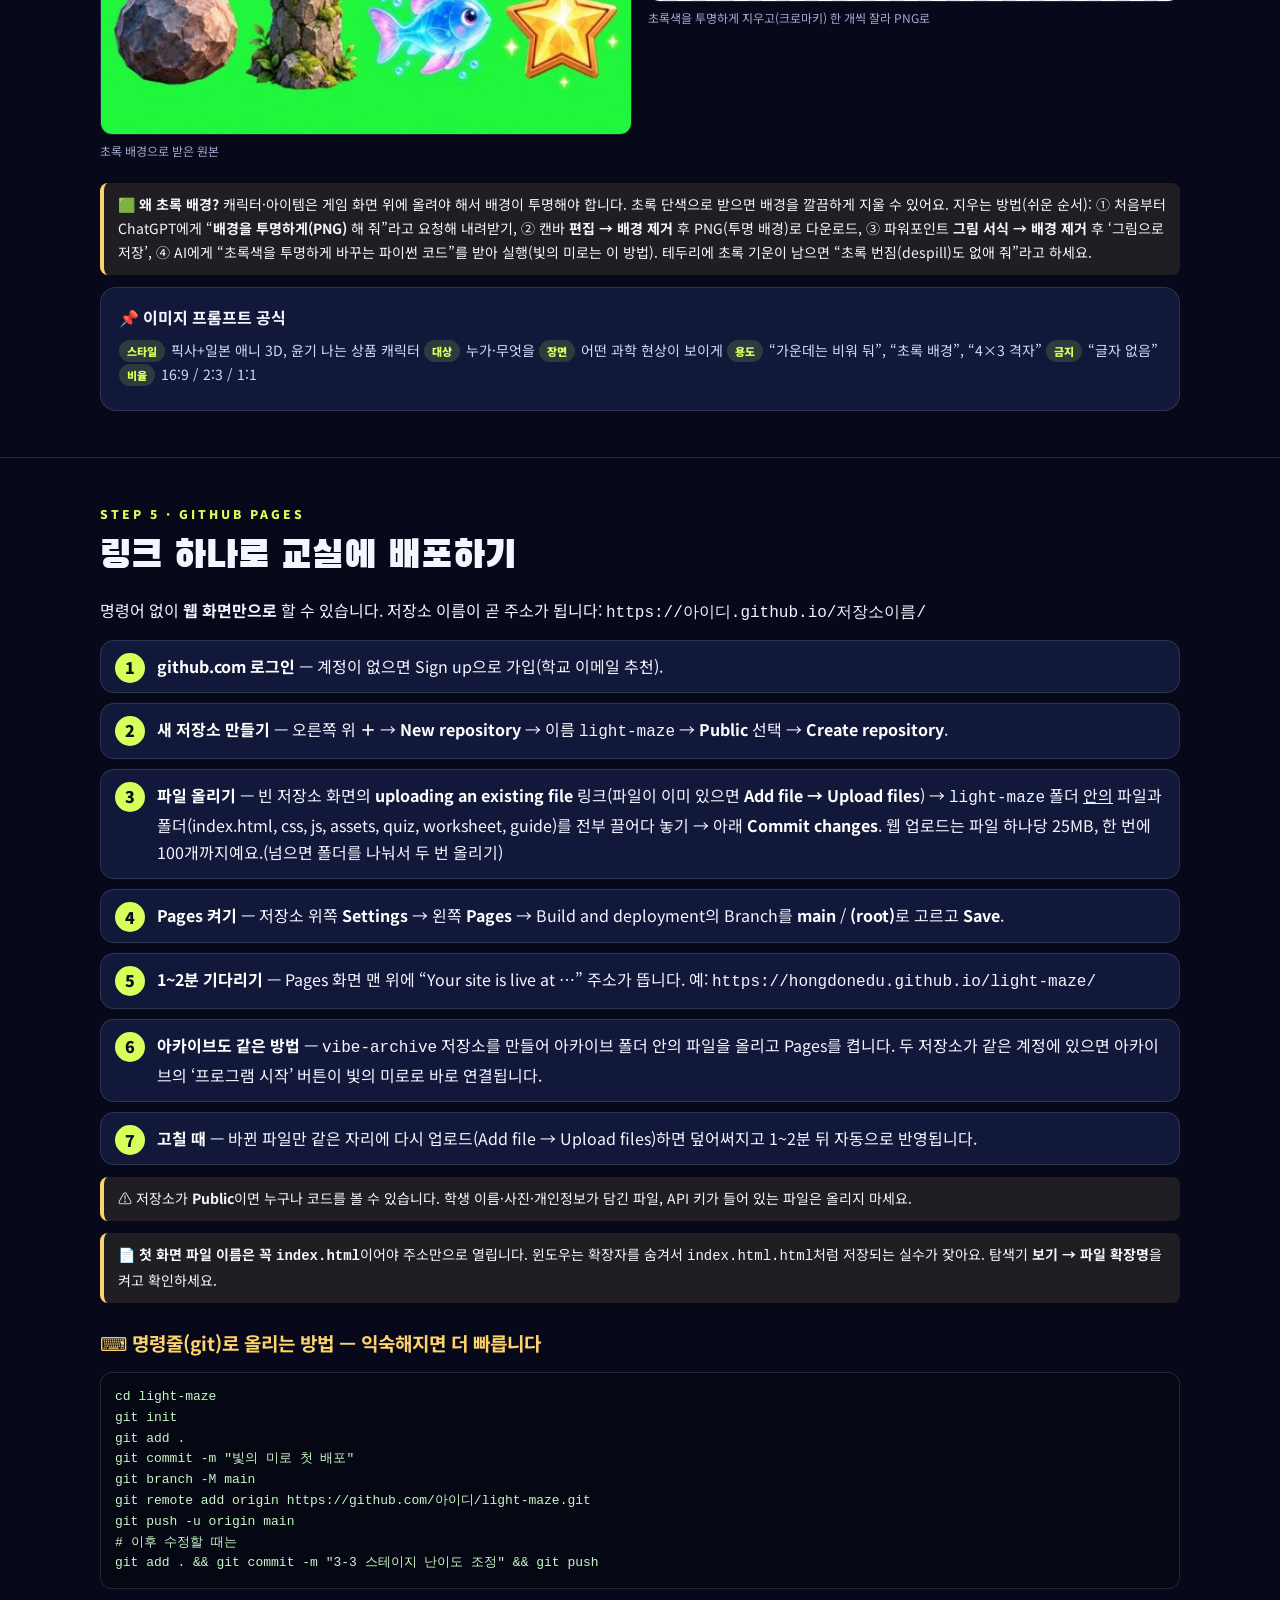
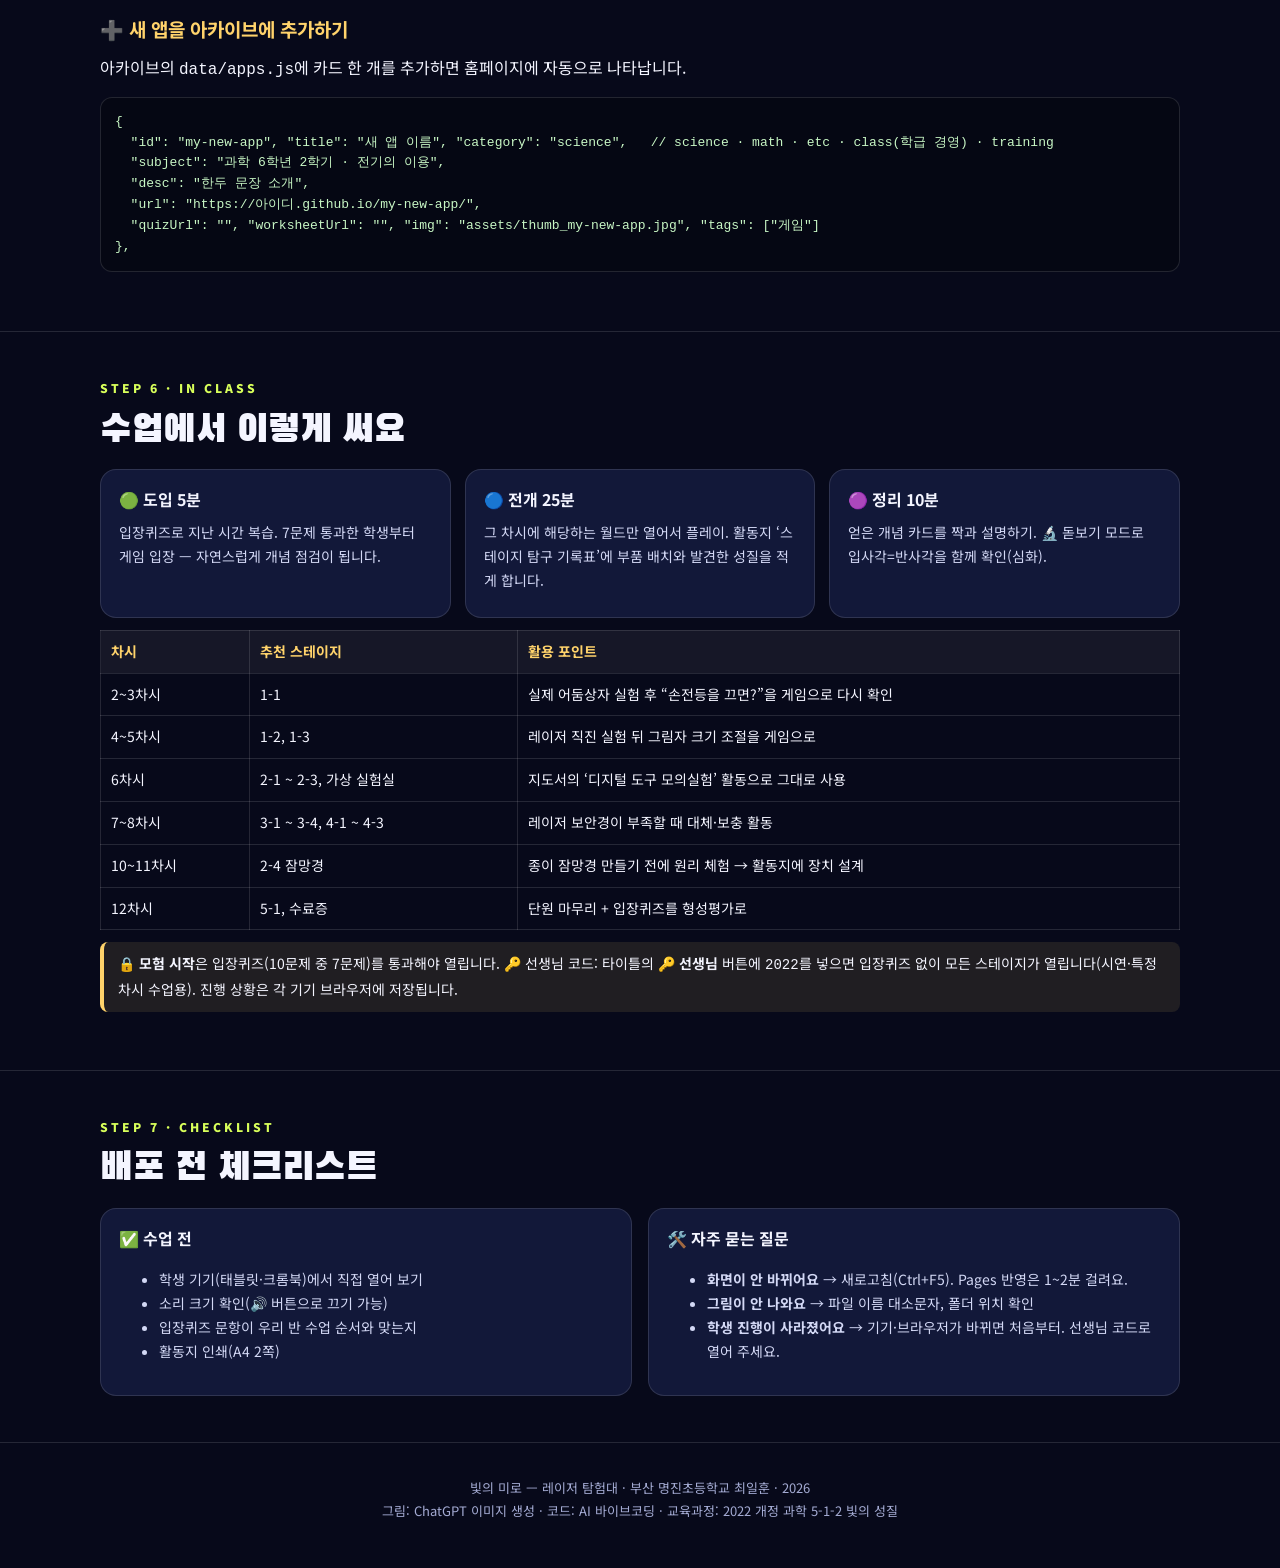
==== commit d70af3da: "주소 바꾸기: hongdonmax → hongdonedu Co-Authored-By: Claude Opus 5.5 <noreply@anthropic.com> Claude-Sessi" ====
--- a/guide/index.html
+++ b/guide/index.html
@@ -182,7 +182,7 @@
     <li><b>새 저장소 만들기</b> — 오른쪽 위 <b>＋</b> → <b>New repository</b> → 이름 <code>light-maze</code> → <b>Public</b> 선택 → <b>Create repository</b>.</li>
     <li><b>파일 올리기</b> — 빈 저장소 화면의 <b>uploading an existing file</b> 링크(파일이 이미 있으면 <b>Add file → Upload files</b>) → <code>light-maze</code> 폴더 <u>안의</u> 파일과 폴더(index.html, css, js, assets, quiz, worksheet, guide)를 전부 끌어다 놓기 → 아래 <b>Commit changes</b>. 웹 업로드는 파일 하나당 25MB, 한 번에 100개까지예요.(넘으면 폴더를 나눠서 두 번 올리기)</li>
     <li><b>Pages 켜기</b> — 저장소 위쪽 <b>Settings</b> → 왼쪽 <b>Pages</b> → Build and deployment의 Branch를 <b>main</b> / <b>(root)</b>로 고르고 <b>Save</b>.</li>
-    <li><b>1~2분 기다리기</b> — Pages 화면 맨 위에 “Your site is live at …” 주소가 뜹니다. 예: <code>https://hongdonmax.github.io/light-maze/</code></li>
+    <li><b>1~2분 기다리기</b> — Pages 화면 맨 위에 “Your site is live at …” 주소가 뜹니다. 예: <code>https://hongdonedu.github.io/light-maze/</code></li>
     <li><b>아카이브도 같은 방법</b> — <code>vibe-archive</code> 저장소를 만들어 아카이브 폴더 안의 파일을 올리고 Pages를 켭니다. 두 저장소가 같은 계정에 있으면 아카이브의 ‘프로그램 시작’ 버튼이 빛의 미로로 바로 연결됩니다.</li>
     <li><b>고칠 때</b> — 바뀐 파일만 같은 자리에 다시 업로드(Add file → Upload files)하면 덮어써지고 1~2분 뒤 자동으로 반영됩니다.</li>
   </ol>
